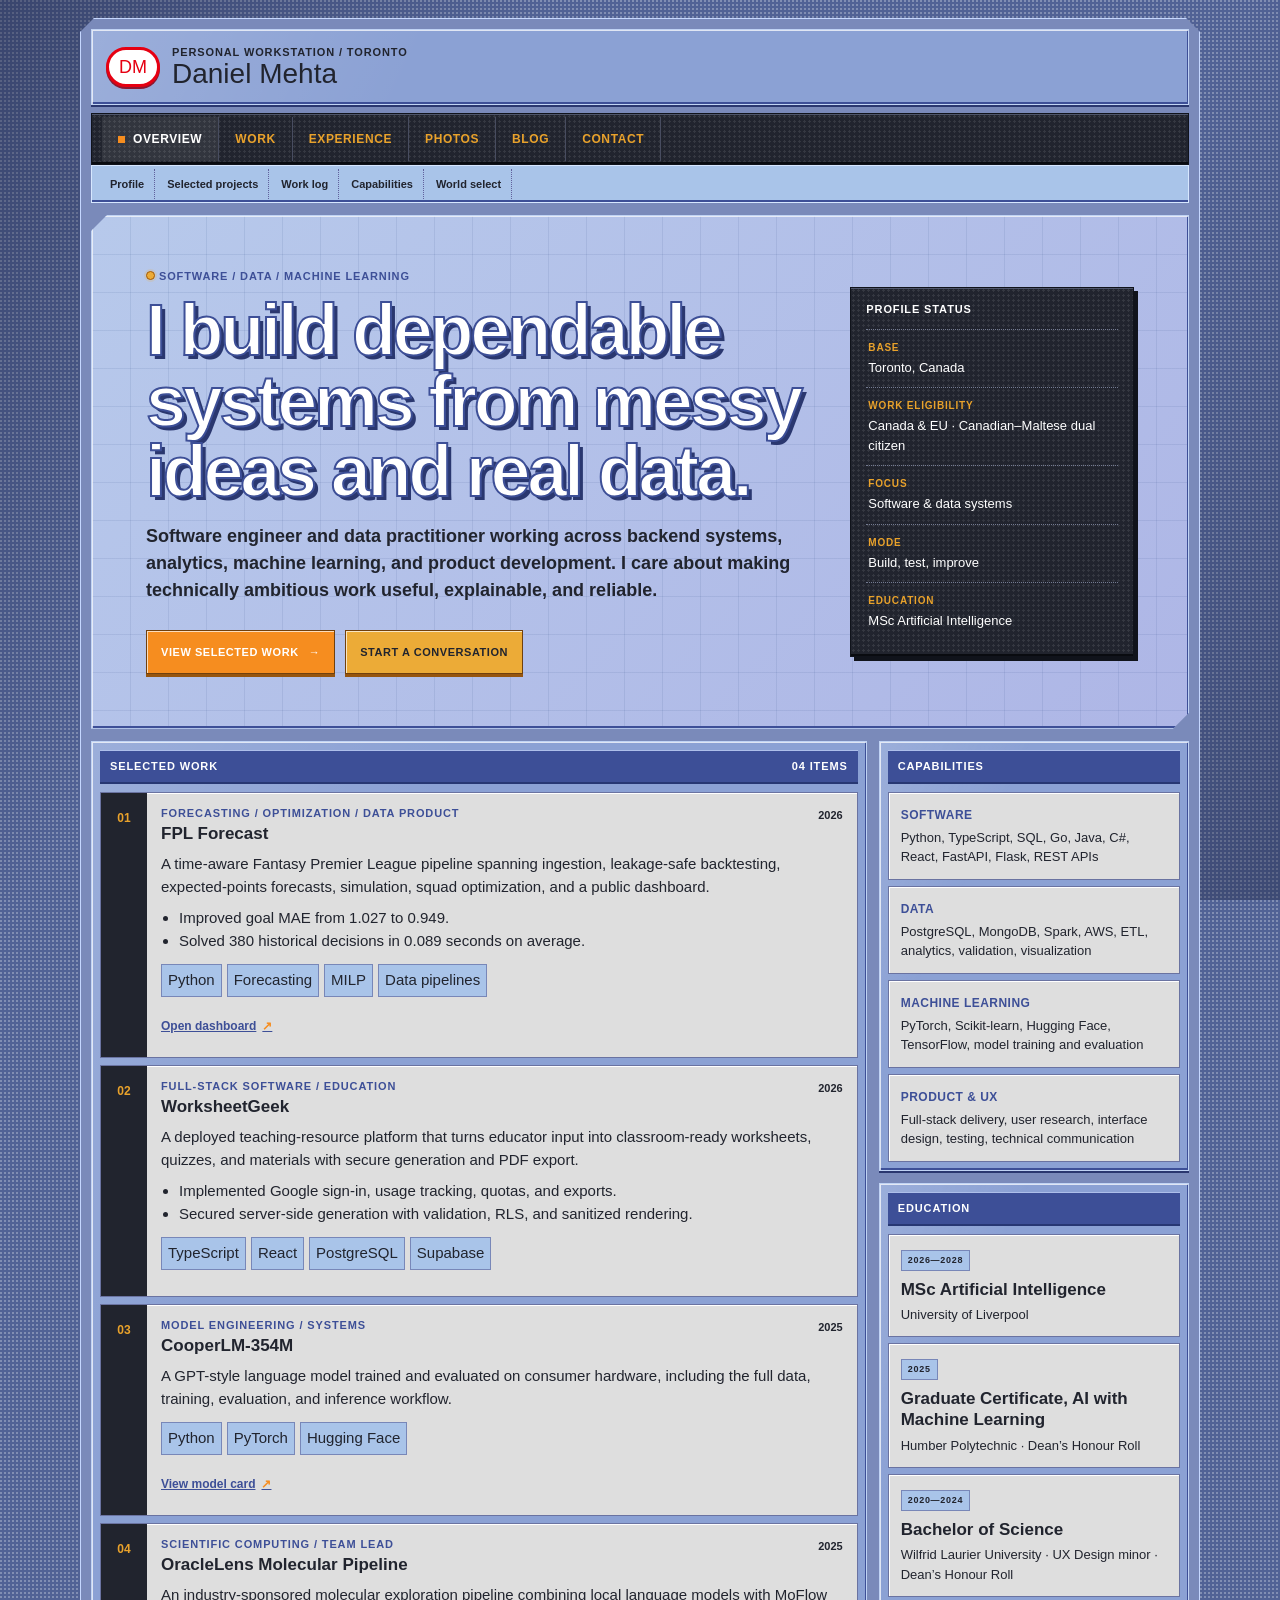
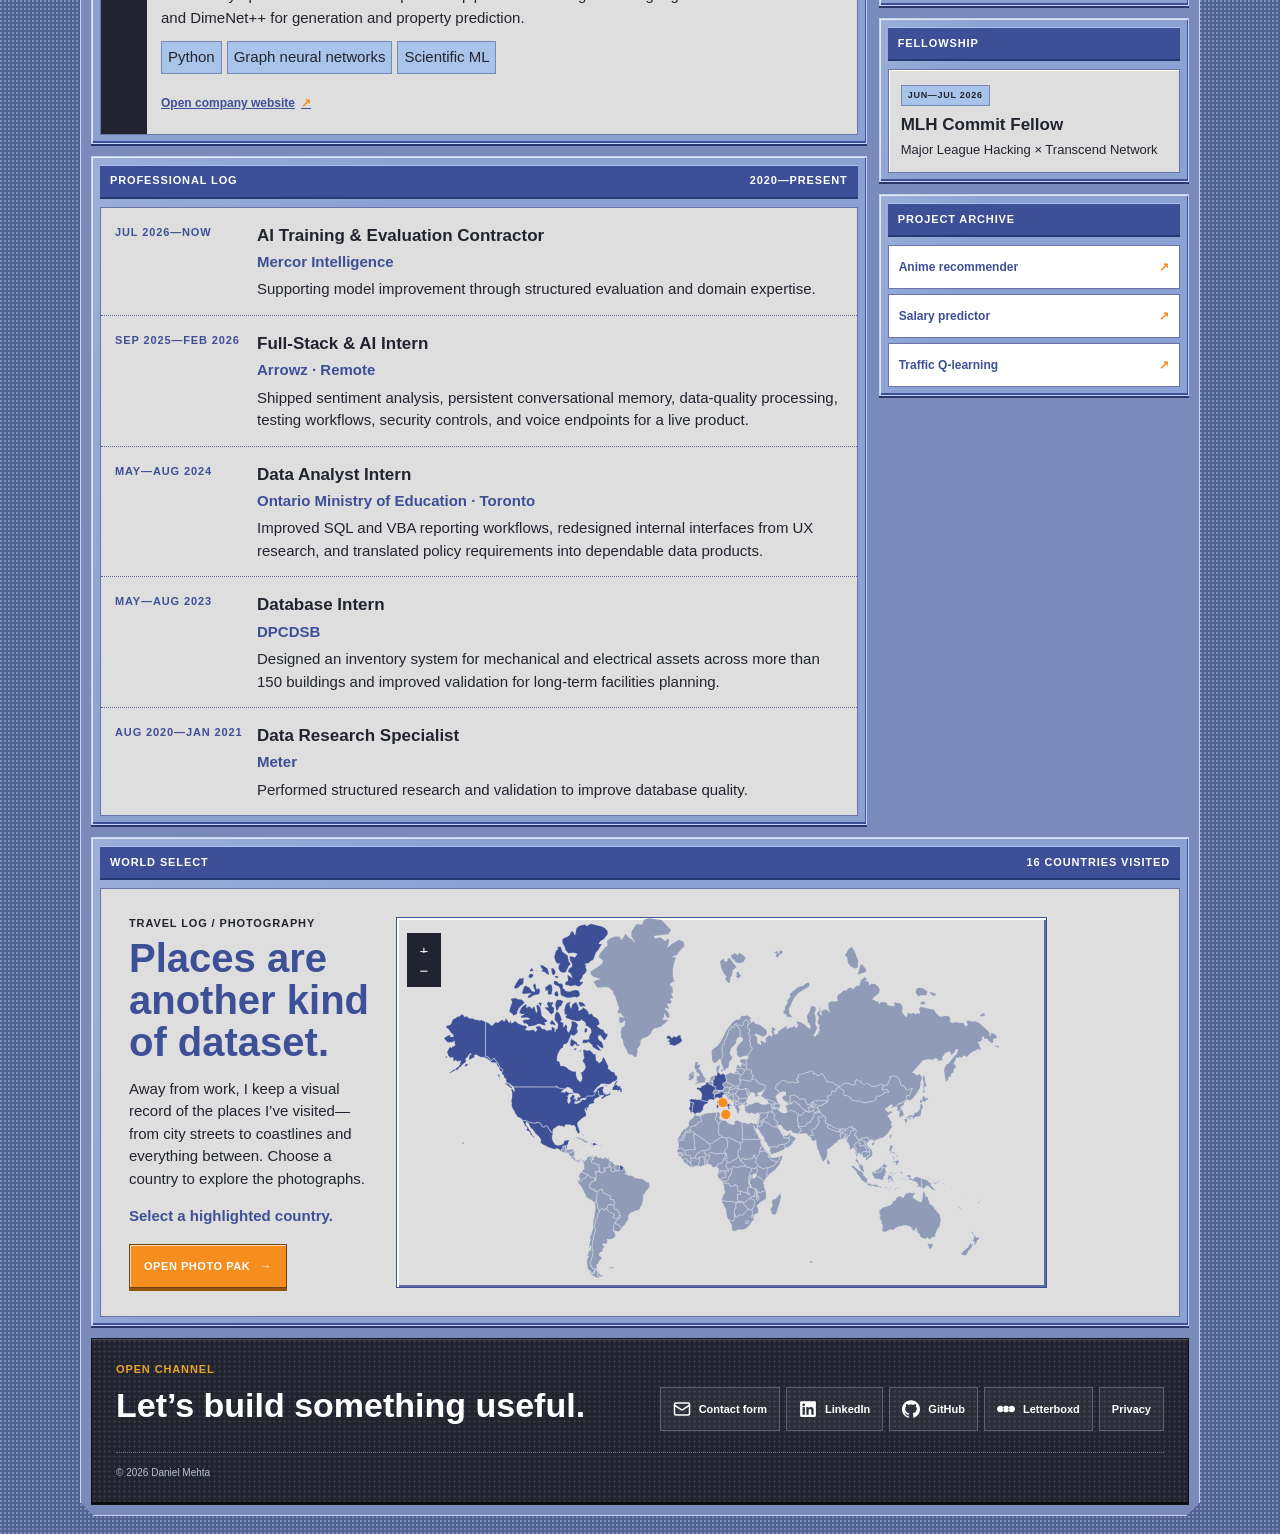
==== index.html @ 9fd28392 "Add privacy policy page" ====
<!doctype html>
<html lang="en">
  <head>
    <meta charset="utf-8">
    <meta name="viewport" content="width=device-width, initial-scale=1">
    <title>Daniel Mehta | Software, Data & AI</title>
    <meta name="description" content="Daniel Mehta builds reliable software, data products, and applied machine learning systems. Explore selected work, experience, and travel photography.">
    <link rel="canonical" href="https://danielmehta.com/">
    <meta property="og:title" content="Daniel Mehta | Software, Data & AI">
    <meta property="og:description" content="Reliable software, useful data products, and applied machine learning.">
    <meta property="og:type" content="website">
    <meta property="og:url" content="https://danielmehta.com/">
    <meta name="twitter:card" content="summary">
    <meta name="theme-color" content="#3d4f97">
    <link rel="icon" href="assets/favicon.png" type="image/png">
    <link rel="stylesheet" href="assets/vendor/jsvectormap.min.css">
    <link rel="stylesheet" href="assets/site.css">
    <script src="assets/vendor/jsvectormap.min.js" defer></script>
    <script src="assets/vendor/world-merc.js" defer></script>
    <script src="assets/photos.js" defer></script>
    <script src="assets/site.js" defer></script>
  </head>
  <body data-page="home">
    <a class="skip-link" href="#main">Skip to content</a>
    <div class="site-shell">
      <header class="masthead">
        <div class="identity plate">
          <a class="nameplate" href="index.html" aria-label="Daniel Mehta, home">DM</a>
          <div>
            <p class="micro-label">PERSONAL WORKSTATION / TORONTO</p>
            <p class="masthead-name">Daniel Mehta</p>
          </div>
        </div>

        <button class="menu-toggle" type="button" aria-expanded="false" aria-controls="primary-nav">
          <span>MENU</span><span aria-hidden="true">+</span>
        </button>
        <nav id="primary-nav" class="primary-nav carbon" aria-label="Primary navigation">
          <a class="active" href="index.html">Overview</a>
          <a href="#work">Work</a>
          <a href="#experience">Experience</a>
          <a href="photos.html">Photos</a>
          <a href="blog.html">Blog</a>
          <a href="#contact">Contact</a>
        </nav>
        <nav class="secondary-nav" aria-label="Page navigation">
          <a href="#profile">Profile</a>
          <a href="#work">Selected projects</a>
          <a href="#experience">Work log</a>
          <a href="#skills">Capabilities</a>
          <a href="#world">World select</a>
        </nav>
      </header>

      <main id="main">
        <section id="profile" class="hero plate chamfer">
          <div class="hero-copy">
            <p class="eyebrow"><span class="status-light"></span> SOFTWARE / DATA / MACHINE LEARNING</p>
            <h1>I build dependable systems from messy ideas and real data.</h1>
            <p class="hero-lede">Software engineer and data practitioner working across backend systems, analytics, machine learning, and product development. I care about making technically ambitious work useful, explainable, and reliable.</p>
            <div class="action-row">
              <a class="button signal" href="#work">View selected work <span aria-hidden="true">→</span></a>
              <a class="button utility" href="https://form.typeform.com/to/WrHOt7eb" target="_blank" rel="noopener">Start a conversation</a>
            </div>
          </div>
          <aside class="hero-console carbon" aria-label="Current profile summary">
            <p class="panel-title">PROFILE STATUS</p>
            <dl class="profile-readout">
              <div><dt>BASE</dt><dd>Toronto, Canada</dd></div>
              <div><dt>WORK ELIGIBILITY</dt><dd>Canada &amp; EU · Canadian–Maltese dual citizen</dd></div>
              <div><dt>FOCUS</dt><dd>Software & data systems</dd></div>
              <div><dt>MODE</dt><dd>Build, test, improve</dd></div>
              <div><dt>EDUCATION</dt><dd>MSc Artificial Intelligence</dd></div>
            </dl>
          </aside>
        </section>

        <div class="content-grid">
          <div class="content-main">
            <section id="work" class="module plate">
              <div class="section-bar"><span>SELECTED WORK</span><span>04 ITEMS</span></div>
              <div class="project-list">
                <article class="project-card">
                  <div class="project-index">01</div>
                  <div class="project-body">
                    <div class="project-heading">
                      <div>
                        <p class="project-type">FORECASTING / OPTIMIZATION / DATA PRODUCT</p>
                        <h2>FPL Forecast</h2>
                      </div>
                      <span class="project-year">2026</span>
                    </div>
                    <p>A time-aware Fantasy Premier League pipeline spanning ingestion, leakage-safe backtesting, expected-points forecasts, simulation, squad optimization, and a public dashboard.</p>
                    <ul class="outcomes">
                      <li>Improved goal MAE from 1.027 to 0.949.</li>
                      <li>Solved 380 historical decisions in 0.089 seconds on average.</li>
                    </ul>
                    <div class="tags"><span>Python</span><span>Forecasting</span><span>MILP</span><span>Data pipelines</span></div>
                    <a class="forward-link" href="https://daniel-mehta.github.io/fpl-forecast/" target="_blank" rel="noopener">Open dashboard <span aria-hidden="true">↗</span></a>
                  </div>
                </article>

                <article class="project-card">
                  <div class="project-index">02</div>
                  <div class="project-body">
                    <div class="project-heading">
                      <div>
                        <p class="project-type">FULL-STACK SOFTWARE / EDUCATION</p>
                        <h2>WorksheetGeek</h2>
                      </div>
                      <span class="project-year">2026</span>
                    </div>
                    <p>A deployed teaching-resource platform that turns educator input into classroom-ready worksheets, quizzes, and materials with secure generation and PDF export.</p>
                    <ul class="outcomes">
                      <li>Implemented Google sign-in, usage tracking, quotas, and exports.</li>
                      <li>Secured server-side generation with validation, RLS, and sanitized rendering.</li>
                    </ul>
                    <div class="tags"><span>TypeScript</span><span>React</span><span>PostgreSQL</span><span>Supabase</span></div>
                  </div>
                </article>

                <article class="project-card">
                  <div class="project-index">03</div>
                  <div class="project-body">
                    <div class="project-heading">
                      <div>
                        <p class="project-type">MODEL ENGINEERING / SYSTEMS</p>
                        <h2>CooperLM-354M</h2>
                      </div>
                      <span class="project-year">2025</span>
                    </div>
                    <p>A GPT-style language model trained and evaluated on consumer hardware, including the full data, training, evaluation, and inference workflow.</p>
                    <div class="tags"><span>Python</span><span>PyTorch</span><span>Hugging Face</span></div>
                    <a class="forward-link" href="https://huggingface.co/mehta/CooperLM-354M" target="_blank" rel="noopener">View model card <span aria-hidden="true">↗</span></a>
                  </div>
                </article>

                <article class="project-card">
                  <div class="project-index">04</div>
                  <div class="project-body">
                    <div class="project-heading">
                      <div>
                        <p class="project-type">SCIENTIFIC COMPUTING / TEAM LEAD</p>
                        <h2>OracleLens Molecular Pipeline</h2>
                      </div>
                      <span class="project-year">2025</span>
                    </div>
                    <p>An industry-sponsored molecular exploration pipeline combining local language models with MoFlow and DimeNet++ for generation and property prediction.</p>
                    <div class="tags"><span>Python</span><span>Graph neural networks</span><span>Scientific ML</span></div>
                    <a class="forward-link" href="https://oraclelens.com/home" target="_blank" rel="noopener">Open company website <span aria-hidden="true">↗</span></a>
                  </div>
                </article>
              </div>
            </section>

            <section id="experience" class="module plate">
              <div class="section-bar"><span>PROFESSIONAL LOG</span><span>2020—PRESENT</span></div>
              <div class="timeline">
                <article>
                  <div class="timeline-date">JUL 2026—NOW</div>
                  <div><h2>AI Training & Evaluation Contractor</h2><p class="org">Mercor Intelligence</p><p>Supporting model improvement through structured evaluation and domain expertise.</p></div>
                </article>
                <article>
                  <div class="timeline-date">SEP 2025—FEB 2026</div>
                  <div><h2>Full-Stack & AI Intern</h2><p class="org">Arrowz · Remote</p><p>Shipped sentiment analysis, persistent conversational memory, data-quality processing, testing workflows, security controls, and voice endpoints for a live product.</p></div>
                </article>
                <article>
                  <div class="timeline-date">MAY—AUG 2024</div>
                  <div><h2>Data Analyst Intern</h2><p class="org">Ontario Ministry of Education · Toronto</p><p>Improved SQL and VBA reporting workflows, redesigned internal interfaces from UX research, and translated policy requirements into dependable data products.</p></div>
                </article>
                <article>
                  <div class="timeline-date">MAY—AUG 2023</div>
                  <div><h2>Database Intern</h2><p class="org">DPCDSB</p><p>Designed an inventory system for mechanical and electrical assets across more than 150 buildings and improved validation for long-term facilities planning.</p></div>
                </article>
                <article class="timeline-compact">
                  <div class="timeline-date">AUG 2020—JAN 2021</div>
                  <div><h2>Data Research Specialist</h2><p class="org">Meter</p><p>Performed structured research and validation to improve database quality.</p></div>
                </article>
              </div>
            </section>
          </div>

          <aside class="content-rail">
            <section id="skills" class="rail-module plate">
              <div class="section-bar"><span>CAPABILITIES</span></div>
              <div class="skill-bank">
                <div><h2>Software</h2><p>Python, TypeScript, SQL, Go, Java, C#, React, FastAPI, Flask, REST APIs</p></div>
                <div><h2>Data</h2><p>PostgreSQL, MongoDB, Spark, AWS, ETL, analytics, validation, visualization</p></div>
                <div><h2>Machine Learning</h2><p>PyTorch, Scikit-learn, Hugging Face, TensorFlow, model training and evaluation</p></div>
                <div><h2>Product & UX</h2><p>Full-stack delivery, user research, interface design, testing, technical communication</p></div>
              </div>
            </section>

            <section class="rail-module plate">
              <div class="section-bar"><span>EDUCATION</span></div>
              <div class="education-list">
                <article><span class="date-chip">2026—2028</span><h2>MSc Artificial Intelligence</h2><p>University of Liverpool</p></article>
                <article><span class="date-chip">2025</span><h2>Graduate Certificate, AI with Machine Learning</h2><p>Humber Polytechnic · Dean’s Honour Roll</p></article>
                <article><span class="date-chip">2020—2024</span><h2>Bachelor of Science</h2><p>Wilfrid Laurier University · UX Design minor · Dean’s Honour Roll</p></article>
              </div>
            </section>

            <section class="rail-module plate">
              <div class="section-bar"><span>FELLOWSHIP</span></div>
              <div class="small-panel">
                <span class="date-chip">JUN—JUL 2026</span>
                <h2>MLH Commit Fellow</h2>
                <p>Major League Hacking × Transcend Network</p>
              </div>
            </section>

            <section class="rail-module plate archive">
              <div class="section-bar"><span>PROJECT ARCHIVE</span></div>
              <a href="https://github.com/daniel-mehta/Context-Aware-Anime-Recommender" target="_blank" rel="noopener"><span>Anime recommender</span><span>↗</span></a>
              <a href="https://github.com/daniel-mehta/Salary-Predictor" target="_blank" rel="noopener"><span>Salary predictor</span><span>↗</span></a>
              <a href="https://github.com/daniel-mehta/Traffic-Management-Q-Learning" target="_blank" rel="noopener"><span>Traffic Q-learning</span><span>↗</span></a>
            </section>
          </aside>
        </div>

        <section id="world" class="world-preview module plate">
          <div class="section-bar"><span>WORLD SELECT</span><span>16 COUNTRIES VISITED</span></div>
          <div class="world-layout">
            <div>
              <p class="eyebrow">TRAVEL LOG / PHOTOGRAPHY</p>
              <h2>Places are another kind of dataset.</h2>
              <p>Away from work, I keep a visual record of the places I’ve visited—from city streets to coastlines and everything between. Choose a country to explore the photographs.</p>
              <p id="home-map-status" class="map-status" aria-live="polite">Select a highlighted country.</p>
              <a class="button signal" href="photos.html">Open Photo Pak <span aria-hidden="true">→</span></a>
            </div>
            <div id="home-map" class="map-canvas" aria-label="Interactive map of countries Daniel has visited"></div>
          </div>
        </section>
      </main>

      <footer id="contact" class="footer carbon">
        <div>
          <p class="micro-label">OPEN CHANNEL</p>
          <h2>Let’s build something useful.</h2>
        </div>
        <div class="social-links">
          <a href="https://form.typeform.com/to/WrHOt7eb" target="_blank" rel="noopener"><img src="assets/icons/mail.svg" alt="">Contact form</a>
          <a href="https://linkedin.com/in/dan-mehta" target="_blank" rel="noopener"><img src="assets/icons/linkedin.svg" alt="">LinkedIn</a>
          <a href="https://github.com/daniel-mehta" target="_blank" rel="noopener"><img src="assets/icons/github.svg" alt="">GitHub</a>
          <a href="https://letterboxd.com/danielmehta/" target="_blank" rel="noopener"><img src="assets/icons/letterboxd.svg" alt="">Letterboxd</a>
          <a href="privacy.html">Privacy</a>
        </div>
        <p class="footer-note">© <span data-current-year>2026</span> Daniel Mehta</p>
      </footer>
    </div>
  </body>
</html>
---- assets/vendor/jsvectormap.min.css ----
:root{--jvm-border-color: #E5E6E7;--jvm-box-shadow: 0 1px 2px 0 rgba(0, 0, 0, 0.05);--jvm-tooltip-font-size: 0.9rem;--jvm-tooltip-bg-color: #337FFA;--jvm-tooltip-color: #FFF;--jvm-tooltip-padding: 3px 5px;--jvm-tooltip-shadow: var(--jvm-box-shadow);--jvm-tooltip-radius: 3px;--jvm-zoom-btn-bg-color: #292929;--jvm-zoom-btn-color: #FFF;--jvm-zoom-btn-size: 15px;--jvm-zoom-btn-radius: 3px;--jvm-series-container-right: 15px;--jvm-legend-bg-color: #FFF;--jvm-legend-radius: 0.15rem;--jvm-legend-margin-left: 0.75rem;--jvm-legend-padding: 0.6rem;--jvm-legend-title-padding-bottom: 0.5rem;--jvm-legend-title-margin-bottom: 0.575rem;--jvm-legend-tick-margin-top: 0.575rem;--jvm-legend-tick-sample-radius: 0;--jvm-legend-tick-sample-height: 12px;--jvm-legend-tick-sample-width: 30px;--jvm-legend-tick-text-font-size: 12px;--jvm-legend-tick-text-margin-top: 3px}image,text,.jvm-zoom-btn{-webkit-user-select:none;-moz-user-select:none;-ms-user-select:none;user-select:none}.jvm-container{position:relative;height:100%;width:100%}.jvm-tooltip{border-radius:var(--jvm-tooltip-radius);background-color:var(--jvm-tooltip-bg-color);color:var(--jvm-tooltip-color);font-size:var(--jvm-tooltip-font-size);box-shadow:var(--jvm-tooltip-shadow);padding:var(--jvm-tooltip-padding);white-space:nowrap;position:absolute;display:none}.jvm-tooltip.active{display:block}.jvm-zoom-btn{background-color:var(--jvm-zoom-btn-bg-color);color:var(--jvm-zoom-btn-color);border-radius:var(--jvm-zoom-btn-radius);height:var(--jvm-zoom-btn-size);width:var(--jvm-zoom-btn-size);box-sizing:border-box;position:absolute;left:10px;line-height:var(--jvm-zoom-btn-size);text-align:center;cursor:pointer}.jvm-zoom-btn.jvm-zoomin{top:var(--jvm-zoom-btn-size)}.jvm-zoom-btn.jvm-zoomout{top:calc(var(--jvm-zoom-btn-size)*2 + var(--jvm-zoom-btn-size)/3)}.jvm-series-container{position:absolute;right:var(--jvm-series-container-right)}.jvm-series-container.jvm-series-h{bottom:15px}.jvm-series-container.jvm-series-v{display:-ms-flexbox;display:flex;-ms-flex-direction:column;flex-direction:column;gap:.75rem;top:15px}.jvm-legend{background-color:var(--jvm-legend-bg-color);border:1px solid var(--jvm-border-color);margin-left:var(--jvm-legend-margin-left);border-radius:var(--jvm-legend-radius);padding:var(--jvm-legend-padding);box-shadow:var(--jvm-box-shadow)}.jvm-legend-title{line-height:1;border-bottom:1px solid var(--jvm-border-color);padding-bottom:var(--jvm-legend-title-padding-bottom);margin-bottom:var(--jvm-legend-title-margin-bottom);text-align:left}.jvm-legend-tick{display:-ms-flexbox;display:flex;-ms-flex-align:center;align-items:center;min-width:40px}.jvm-legend-tick:not(:first-child){margin-top:var(--jvm-legend-tick-margin-top)}.jvm-legend-tick-sample{border-radius:var(--jvm-legend-tick-sample-radius);margin-right:.45rem;height:var(--jvm-legend-tick-sample-height);width:var(--jvm-legend-tick-sample-width)}.jvm-legend-tick-text{font-size:var(--jvm-legend-tick-text-font-size);text-align:center;line-height:1}.jvm-line[animation=true]{-webkit-animation:jvm-line-animation 10s linear forwards infinite;animation:jvm-line-animation 10s linear forwards infinite}@-webkit-keyframes jvm-line-animation{from{stroke-dashoffset:250}}@keyframes jvm-line-animation{from{stroke-dashoffset:250}}
---- assets/site.css ----
:root {
  --red: #e60012;
  --signal: #f68d1f;
  --amber: #ecab37;
  --nav-gold: #e9a22b;
  --canvas: #7a8aba;
  --canvas-soft: #a9c4e9;
  --lavender: #aeb6e6;
  --periwinkle: #8ba1d4;
  --chrome: #3d4f97;
  --muted-indigo: #60619c;
  --platinum: #dedede;
  --white: #fff;
  --carbon: #21242e;
  --ink: #21242e;
  --ink-soft: #3d4f97;
  --max: 1120px;
  --bevel: inset 1px 1px 0 rgba(255, 255, 255, .72), inset -1px -2px 0 #3d4f97, 0 2px 0 #2a376f;
}

* { box-sizing: border-box; }
html { scroll-behavior: smooth; }
body {
  margin: 0;
  color: var(--ink);
  background:
    radial-gradient(circle at 1px 1px, rgba(255,255,255,.28) 1px, transparent 1px) 0 0 / 4px 4px,
    #516295;
  font-family: Arial, Helvetica, sans-serif;
  font-size: 15px;
  line-height: 1.5;
}
body::before {
  content: "";
  position: fixed;
  inset: 0;
  z-index: -1;
  background: linear-gradient(120deg, rgba(30,35,62,.45), transparent 30%, transparent 70%, rgba(30,35,62,.38));
}
a { color: inherit; }
img { max-width: 100%; }
button, a { -webkit-tap-highlight-color: transparent; }
button, input { font: inherit; }
:focus-visible { outline: 3px solid var(--signal); outline-offset: 3px; }
.skip-link {
  position: fixed;
  top: 8px;
  left: 8px;
  z-index: 100;
  padding: 10px 14px;
  color: white;
  background: var(--carbon);
  transform: translateY(-160%);
}
.skip-link:focus { transform: none; }
.site-shell {
  width: min(calc(100% - 24px), var(--max));
  margin: 18px auto;
  padding: 10px;
  background: var(--canvas);
  border: 1px solid #c5d7ff;
  box-shadow: 0 0 0 3px var(--chrome), 0 12px 30px rgba(14,18,37,.42);
  clip-path: polygon(14px 0, calc(100% - 14px) 0, 100% 14px, 100% calc(100% - 14px), calc(100% - 14px) 100%, 14px 100%, 0 calc(100% - 14px), 0 14px);
}
.plate {
  background:
    linear-gradient(115deg, rgba(255,255,255,.14), transparent 30%),
    var(--periwinkle);
  border: 1px solid #c0d3f4;
  box-shadow: var(--bevel);
}
.chamfer {
  clip-path: polygon(16px 0, 100% 0, 100% calc(100% - 16px), calc(100% - 16px) 100%, 0 100%, 0 16px);
}
.carbon {
  color: white;
  background-color: var(--carbon);
  background-image: radial-gradient(circle, rgba(255,255,255,.09) 1px, transparent 1.2px);
  background-size: 5px 5px;
  border: 1px solid #10131b;
  box-shadow: inset 0 1px 0 #4f566b, inset 0 -2px 0 #090b10;
}
.micro-label,
.eyebrow,
.panel-title,
.project-type,
.timeline-date,
.section-bar,
.date-chip {
  margin: 0;
  font-size: 11px;
  font-weight: 700;
  line-height: 1.2;
  letter-spacing: .08em;
  text-transform: uppercase;
}
.masthead { position: relative; }
.identity {
  min-height: 76px;
  padding: 10px 14px;
  display: flex;
  align-items: center;
  gap: 12px;
}
.nameplate {
  width: 54px;
  height: 40px;
  display: grid;
  place-items: center;
  flex: none;
  border: 3px solid var(--red);
  border-radius: 999px;
  background: white;
  color: var(--red);
  font-family: "Arial Black", Arial, sans-serif;
  font-size: 18px;
  text-decoration: none;
  box-shadow: 0 2px 0 #8c1730;
}
.masthead-name {
  margin: 1px 0 0;
  font-family: "Arial Black", Arial, sans-serif;
  font-size: clamp(20px, 3vw, 28px);
  line-height: 1;
}
.system-status {
  margin-left: auto;
  padding: 8px 10px;
  display: flex;
  gap: 7px;
  align-items: center;
  font-size: 10px;
  font-weight: 700;
  letter-spacing: .08em;
  background: rgba(255,255,255,.32);
  border: 1px solid var(--chrome);
}
.status-light {
  width: 9px;
  height: 9px;
  display: inline-block;
  flex: none;
  border-radius: 50%;
  background: var(--amber);
  border: 1px solid #a45800;
  box-shadow: 0 0 0 2px rgba(236,171,55,.18);
}
.primary-nav {
  min-height: 48px;
  margin-top: 8px;
  padding: 3px 10px;
  display: flex;
  align-items: stretch;
}
.primary-nav a {
  min-height: 44px;
  padding: 0 16px;
  display: flex;
  align-items: center;
  color: var(--nav-gold);
  font-size: 12px;
  font-weight: 700;
  letter-spacing: .05em;
  text-decoration: none;
  text-transform: uppercase;
  border-right: 1px solid #484d60;
}
.primary-nav a:hover,
.primary-nav a.active { color: white; background: rgba(255,255,255,.08); }
.primary-nav a.active::before { content: ""; width: 7px; height: 7px; margin-right: 8px; background: var(--signal); }
.secondary-nav {
  min-height: 36px;
  padding: 3px 8px;
  display: flex;
  align-items: center;
  gap: 2px;
  background: var(--canvas-soft);
  border: 1px solid #d7e7ff;
  box-shadow: inset 0 -2px 0 var(--chrome);
}
.secondary-nav a {
  min-height: 30px;
  padding: 6px 10px;
  display: flex;
  align-items: center;
  color: var(--ink);
  font-size: 11px;
  font-weight: 700;
  text-decoration: none;
  border-right: 1px dotted var(--muted-indigo);
}
.secondary-nav a:hover { background: rgba(255,255,255,.35); }
.menu-toggle { display: none; }
main { display: grid; gap: 12px; margin-top: 12px; }
.hero {
  min-height: 410px;
  padding: clamp(24px, 5vw, 54px);
  display: grid;
  grid-template-columns: minmax(0, 1.55fr) minmax(260px, .65fr);
  align-items: center;
  gap: 28px;
  background:
    linear-gradient(90deg, rgba(40,69,130,.1) 1px, transparent 1px) 0 0 / 38px 38px,
    linear-gradient(rgba(40,69,130,.1) 1px, transparent 1px) 0 0 / 38px 38px,
    linear-gradient(135deg, #b7c9eb, var(--lavender));
}
.hero .eyebrow, .photo-hero .eyebrow { color: var(--chrome); }
.hero h1 {
  max-width: 760px;
  margin: 12px 0 16px;
  color: white;
  font-family: "Arial Black", Arial, sans-serif;
  font-size: clamp(38px, 6.2vw, 72px);
  line-height: .98;
  letter-spacing: -.045em;
  -webkit-text-stroke: 2px var(--chrome);
  text-shadow: 4px 4px 0 #2a376f;
}
.hero-lede { max-width: 670px; margin: 0; font-size: clamp(15px, 2vw, 18px); font-weight: 700; }
.action-row { margin-top: 26px; display: flex; flex-wrap: wrap; gap: 10px; }
.button {
  min-height: 44px;
  padding: 10px 14px;
  display: inline-flex;
  align-items: center;
  justify-content: center;
  gap: 10px;
  border: 1px solid #70400d;
  color: var(--ink);
  font-size: 11px;
  font-weight: 700;
  letter-spacing: .05em;
  text-decoration: none;
  text-transform: uppercase;
  box-shadow: inset 1px 1px 0 rgba(255,255,255,.7), 0 3px 0 #96550e;
  cursor: pointer;
}
.button:active { transform: translateY(2px); box-shadow: inset 1px 1px 0 rgba(0,0,0,.2), 0 1px 0 #96550e; }
.signal { color: white; background: var(--signal); }
.utility { background: var(--amber); }
.hero-console {
  padding: 15px;
  box-shadow: inset 0 1px 0 #4f566b, inset 0 -2px 0 #090b10, 4px 4px 0 #10131b;
}
.profile-readout { margin: 12px 0 0; }
.profile-readout div { padding: 10px 2px; border-top: 1px dotted #747b91; }
.profile-readout dt { color: var(--nav-gold); font-size: 10px; font-weight: 700; letter-spacing: .08em; }
.profile-readout dd { margin: 3px 0 0; font-size: 13px; }
.content-grid { display: grid; grid-template-columns: minmax(0, 2fr) minmax(280px, .8fr); gap: 12px; align-items: start; }
.content-main, .content-rail { display: grid; gap: 12px; }
.module, .rail-module { padding: 8px; }
.section-bar {
  min-height: 34px;
  margin-bottom: 8px;
  padding: 8px 10px;
  display: flex;
  align-items: center;
  justify-content: space-between;
  gap: 12px;
  color: white;
  background: var(--chrome);
  border-top: 1px solid #aebfea;
  border-bottom: 2px solid #273773;
}
.project-list { display: grid; gap: 7px; }
.project-card {
  display: grid;
  grid-template-columns: 46px 1fr;
  background: var(--platinum);
  border: 1px solid #6a73a1;
  box-shadow: inset 1px 1px 0 white;
}
.project-index {
  padding: 16px 8px;
  display: flex;
  justify-content: center;
  color: var(--nav-gold);
  background: var(--carbon);
  font-size: 12px;
  font-weight: 700;
}
.project-body { padding: 14px; }
.project-heading { display: flex; justify-content: space-between; gap: 12px; }
.project-heading h2, .timeline h2, .skill-bank h2, .education-list h2, .small-panel h2 {
  margin: 3px 0 0;
  font-size: 17px;
  line-height: 1.25;
}
.project-type { color: var(--chrome); }
.project-year { font-size: 11px; font-weight: 700; }
.project-body > p { margin: 9px 0; }
.outcomes { margin: 9px 0; padding-left: 18px; }
.tags { display: flex; flex-wrap: wrap; gap: 5px; margin: 12px 0; }
.tags span, .date-chip {
  padding: 4px 6px;
  color: var(--ink);
  background: var(--canvas-soft);
  border: 1px solid #7887b8;
}
.forward-link { min-height: 34px; display: inline-flex; align-items: center; gap: 6px; color: var(--chrome); font-size: 12px; font-weight: 700; }
.forward-link span { color: var(--signal); }
.timeline { background: var(--platinum); border: 1px solid #6a73a1; }
.timeline article { padding: 14px; display: grid; grid-template-columns: 128px 1fr; gap: 14px; border-bottom: 1px dotted var(--muted-indigo); }
.timeline article:last-child { border-bottom: 0; }
.timeline-date { padding-top: 4px; color: var(--chrome); }
.timeline p { margin: 5px 0 0; }
.timeline .org { color: var(--chrome); font-weight: 700; }
.skill-bank, .education-list { display: grid; gap: 6px; }
.skill-bank > div, .education-list article, .small-panel {
  padding: 12px;
  background: var(--platinum);
  border: 1px solid #6a73a1;
  box-shadow: inset 1px 1px 0 white;
}
.skill-bank h2 { color: var(--chrome); text-transform: uppercase; font-size: 12px; letter-spacing: .04em; }
.skill-bank p, .education-list p, .small-panel p { margin: 5px 0 0; font-size: 13px; }
.date-chip { display: inline-block; margin-bottom: 5px; font-size: 9px; }
.archive { display: grid; gap: 5px; }
.archive .section-bar { margin-bottom: 3px; }
.archive a { min-height: 44px; padding: 8px 10px; display: flex; align-items: center; justify-content: space-between; background: white; color: var(--chrome); font-size: 12px; font-weight: 700; text-decoration: none; border: 1px solid #6a73a1; }
.archive a span:last-child { color: var(--signal); }
.world-layout { padding: clamp(12px, 3vw, 28px); display: grid; grid-template-columns: .7fr 1.3fr; align-items: center; gap: 24px; background: var(--platinum); border: 1px solid #6a73a1; }
.world-layout h2 { margin: 6px 0 8px; font-family: "Arial Black", Arial, sans-serif; font-size: clamp(25px, 4vw, 40px); line-height: 1.05; color: var(--chrome); }
.world-layout p { max-width: 430px; }
.map-status { min-height: 24px; color: var(--chrome); font-weight: 700; }
.map-canvas { width: 100%; min-height: 360px; background: #c4d4eb; border: 1px solid var(--chrome); box-shadow: inset 2px 2px 0 #fff, inset -2px -2px 0 #596b9f; }
.map-canvas.large { min-height: 480px; }
.jvm-tooltip { background: var(--carbon); border: 1px solid var(--amber); border-radius: 0; font-family: Arial, sans-serif; font-size: 11px; }
.jvm-zoom-btn { width: 34px; height: 34px; padding: 6px; display: grid; place-items: center; border-radius: 0; background: var(--carbon); color: white; line-height: 1; }
.footer { margin-top: 12px; padding: 24px; display: grid; grid-template-columns: 1fr auto; gap: 16px 24px; align-items: end; }
.footer h2 { margin: 4px 0 0; font-family: "Arial Black", Arial, sans-serif; font-size: clamp(22px, 3.5vw, 34px); }
.footer .micro-label { color: var(--nav-gold); }
.social-links { display: flex; flex-wrap: wrap; gap: 6px; justify-content: flex-end; }
.social-links a { min-height: 44px; padding: 8px 12px; display: flex; align-items: center; gap: 8px; color: white; font-size: 11px; font-weight: 700; text-decoration: none; border: 1px solid #5b6072; background: rgba(255,255,255,.05); }
.social-links img { width: 18px; height: 18px; filter: invert(1); }
.text-icon { color: var(--signal); font-size: 18px; }
.footer-note { grid-column: 1 / -1; margin: 5px 0 0; padding-top: 12px; color: #b9bfd0; font-size: 10px; border-top: 1px dotted #6c7283; }

.photo-hero {
  min-height: 330px;
  padding: clamp(28px, 6vw, 64px);
  background:
    linear-gradient(90deg, rgba(61,79,151,.14) 1px, transparent 1px) 0 0 / 26px 26px,
    linear-gradient(rgba(61,79,151,.14) 1px, transparent 1px) 0 0 / 26px 26px,
    var(--canvas-soft);
}
.photo-hero h1 { margin: 8px 0; color: white; font-family: "Arial Black", Arial, sans-serif; font-size: clamp(56px, 11vw, 112px); line-height: .9; -webkit-text-stroke: 2px var(--chrome); text-shadow: 5px 5px 0 #2a376f; }
.photo-hero > p:not(.eyebrow) { max-width: 650px; font-size: 17px; font-weight: 700; }
.photo-stats { margin-top: 26px; display: flex; flex-wrap: wrap; gap: 7px; }
.photo-stats span { padding: 8px 12px; background: rgba(255,255,255,.55); border: 1px solid var(--chrome); font-size: 11px; font-weight: 700; text-transform: uppercase; }
.photo-stats strong { color: var(--chrome); font-size: 17px; margin-right: 4px; }
.photo-map-layout { display: grid; grid-template-columns: 1fr 220px; gap: 8px; }
.selection-panel { padding: 16px; }
.selection-name { margin: 18px 0 5px; color: var(--nav-gold); font-family: "Arial Black", Arial, sans-serif; font-size: 26px; line-height: 1.05; }
.selection-panel .button { width: 100%; margin-top: 18px; }
.filter-row { padding: 8px; display: flex; gap: 6px; overflow-x: auto; background: var(--canvas-soft); border: 1px solid #6a73a1; }
.filter-chip { min-height: 44px; padding: 7px 11px; flex: none; color: var(--ink); background: white; border: 1px solid var(--chrome); font-size: 11px; font-weight: 700; cursor: pointer; }
.filter-chip.active { color: white; background: var(--carbon); box-shadow: inset 4px 0 0 var(--signal); }
.filter-chip span { margin-left: 4px; opacity: .72; }
.photo-grid { display: grid; grid-template-columns: repeat(3, 1fr); gap: 8px; margin-top: 8px; }
.photo-card { margin: 0; background: var(--platinum); border: 1px solid var(--chrome); }
.photo-card img { width: 100%; aspect-ratio: 4 / 3; display: block; object-fit: cover; background: var(--canvas-soft); }
.photo-card figcaption { padding: 10px; }
.photo-card h2 { margin: 0; font-size: 14px; }
.photo-card p { margin: 4px 0 0; font-size: 12px; }
.photo-error { aspect-ratio: 4 / 3; padding: 20px; display: grid; place-items: center; text-align: center; background: var(--canvas-soft); color: var(--chrome); font-size: 11px; font-weight: 700; }
.empty-state { padding: clamp(28px, 6vw, 60px); text-align: center; background: var(--platinum); border: 1px solid #6a73a1; }
.empty-state h2 { margin: 8px 0; font-family: "Arial Black", Arial, sans-serif; color: var(--chrome); font-size: clamp(26px, 4vw, 42px); }
.empty-state > p { max-width: 550px; margin-left: auto; margin-right: auto; }
.empty-slots { max-width: 440px; margin: 0 auto 22px; display: grid; grid-template-columns: repeat(3, 1fr); gap: 7px; }
.empty-slots span { aspect-ratio: 4 / 3; background: linear-gradient(135deg, #a8b9db, #d5dfef); border: 1px solid var(--chrome); box-shadow: inset 1px 1px 0 white; }
.empty-slots span:nth-child(2) { transform: translateY(-8px); }
.index-intro { margin: 10px; }
.country-grid { display: grid; grid-template-columns: repeat(4, 1fr); gap: 6px; }
.country-button { min-height: 46px; padding: 8px 10px; display: flex; align-items: center; justify-content: space-between; gap: 8px; text-align: left; background: var(--platinum); border: 1px solid #6a73a1; color: var(--ink); font-size: 11px; font-weight: 700; cursor: pointer; }
.country-button:hover, .country-button.active { color: white; background: var(--chrome); }
.country-button.is-empty { opacity: .4; }
.country-button.is-empty:hover { opacity: .72; }
.country-button.is-empty.active { opacity: 1; }
.country-button span { color: var(--chrome); padding: 2px 5px; background: var(--canvas-soft); border: 1px solid #6a73a1; }
.country-button.active span { color: var(--ink); }

.blog-hero {
  min-height: 300px;
  padding: clamp(28px, 6vw, 64px);
  background:
    linear-gradient(90deg, rgba(61,79,151,.14) 1px, transparent 1px) 0 0 / 26px 26px,
    linear-gradient(rgba(61,79,151,.14) 1px, transparent 1px) 0 0 / 26px 26px,
    var(--canvas-soft);
}
.blog-hero .eyebrow { color: var(--chrome); }
.blog-hero h1 { margin: 8px 0; color: white; font-family: "Arial Black", Arial, sans-serif; font-size: clamp(52px, 10vw, 100px); line-height: .9; -webkit-text-stroke: 2px var(--chrome); text-shadow: 5px 5px 0 #2a376f; }
.blog-hero > p:not(.eyebrow) { max-width: 660px; font-size: 17px; font-weight: 700; }
.blog-toolbar { padding: 8px; display: flex; align-items: center; justify-content: space-between; gap: 12px; background: var(--canvas-soft); border: 1px solid #6a73a1; }
.blog-toolbar label { font-size: 11px; font-weight: 700; letter-spacing: .05em; text-transform: uppercase; }
.blog-toolbar select { min-height: 36px; padding: 6px 28px 6px 9px; color: var(--ink); background: white; border: 1px solid var(--chrome); border-radius: 0; font-size: 11px; font-weight: 700; cursor: pointer; }
.blog-grid { display: grid; grid-template-columns: repeat(3, minmax(0, 1fr)); gap: 8px; margin-top: 8px; }
.blog-card { min-height: 250px; padding: 0; display: flex; flex-direction: column; text-align: left; color: var(--ink); background: var(--platinum); border: 1px solid #6a73a1; box-shadow: inset 1px 1px 0 white; cursor: pointer; }
.blog-card:hover { border-color: var(--chrome); box-shadow: inset 4px 0 0 var(--signal), inset 1px 1px 0 white; }
.blog-card-top { min-height: 38px; padding: 10px; display: flex; align-items: center; justify-content: space-between; gap: 8px; color: white; background: var(--chrome); font-size: 10px; font-weight: 700; letter-spacing: .08em; text-transform: uppercase; }
.blog-card-index { color: var(--nav-gold); }
.blog-card-body { padding: 16px 14px 12px; display: flex; flex: 1; flex-direction: column; }
.blog-card h2 { margin: 0; color: var(--chrome); font-family: "Arial Black", Arial, sans-serif; font-size: 20px; line-height: 1.08; }
.blog-card p { margin: 10px 0 14px; font-size: 13px; }
.blog-card-open { margin-top: auto; color: var(--chrome); font-size: 11px; font-weight: 700; letter-spacing: .05em; text-transform: uppercase; }
.blog-card-open span { color: var(--signal); font-size: 16px; vertical-align: -1px; }
.blog-empty .empty-slots span { aspect-ratio: 1; }
.blog-empty code { padding: 2px 4px; background: white; border: 1px solid #a5afcd; }
.blog-overlay { position: fixed; inset: 0; z-index: 90; padding: clamp(8px, 3vw, 32px); display: grid; place-items: center; background: rgba(14,18,37,.75); }
.blog-reader { width: min(900px, calc(100% - 16px)); height: min(780px, calc(100% - 16px)); min-width: min(300px, calc(100% - 16px)); min-height: 240px; position: absolute; inset: 0; margin: auto; display: grid; grid-template-rows: auto minmax(0, 1fr); color: var(--ink); background: var(--platinum); border: 2px solid var(--chrome); box-shadow: 7px 7px 0 #151a2d; }
.blog-reader-head { padding: 12px 14px; display: flex; align-items: center; justify-content: space-between; gap: 14px; color: white; background: var(--carbon); cursor: grab; touch-action: none; user-select: none; }
.blog-reader-head:active { cursor: grabbing; }
.blog-reader-head p { margin: 0; color: var(--nav-gold); font-size: 10px; font-weight: 700; letter-spacing: .08em; text-transform: uppercase; }
.blog-close { min-width: 38px; min-height: 38px; color: white; background: transparent; border: 1px solid #687087; font-size: 22px; line-height: 1; cursor: pointer; }
.blog-reader-scroll { overflow: auto; padding: clamp(20px, 5vw, 54px); }
.blog-reader-scroll h1 { margin: 0; color: var(--chrome); font-family: "Arial Black", Arial, sans-serif; font-size: clamp(30px, 5vw, 54px); line-height: 1.02; }
.blog-reader-date { margin: 11px 0 28px; color: var(--chrome); font-size: 11px; font-weight: 700; letter-spacing: .08em; text-transform: uppercase; }
.blog-content { max-width: 700px; }
.blog-content > :first-child { margin-top: 0; }
.blog-content h1, .blog-content h2, .blog-content h3, .blog-content h4, .blog-content h5, .blog-content h6 { margin: 1.5em 0 .45em; color: var(--chrome); line-height: 1.15; }
.blog-content h2 { font-size: 1.55em; }
.blog-content h3 { font-size: 1.22em; }
.blog-content p, .blog-content ul, .blog-content ol { margin: 0 0 1em; }
.blog-content li + li { margin-top: .3em; }
.blog-content blockquote { margin: 1.2em 0; padding: 10px 14px; color: #303c6c; background: var(--canvas-soft); border-left: 5px solid var(--signal); font-weight: 700; }
.blog-content blockquote > :last-child { margin-bottom: 0; }
.blog-content code { padding: 2px 4px; background: white; border: 1px solid #a5afcd; font-family: "SFMono-Regular", Consolas, monospace; font-size: .9em; }
.blog-content pre { margin: 1.2em 0; padding: 14px; overflow: auto; color: #f2f4ff; background: var(--carbon); border: 1px solid #10131b; }
.blog-content pre code { padding: 0; color: inherit; background: none; border: 0; }
.blog-content hr { margin: 2em 0; border: 0; border-top: 2px dotted var(--muted-indigo); }
.blog-content img { display: block; margin: 1.2em auto; border: 1px solid var(--chrome); }
.blog-content a { color: var(--chrome); font-weight: 700; }
.blog-resize-handle { width: 18px; height: 18px; position: absolute; right: 0; bottom: 0; cursor: nwse-resize; touch-action: none; background: linear-gradient(135deg, transparent 0 35%, var(--signal) 36% 48%, transparent 49% 58%, var(--signal) 59% 71%, transparent 72%); }
body.blog-overlay-open { overflow: hidden; }
[hidden] { display: none !important; }

@media (max-width: 840px) {
  .site-shell { width: min(calc(100% - 12px), var(--max)); margin: 8px auto; }
  .hero { grid-template-columns: 1fr; min-height: 0; }
  .hero-console { max-width: 520px; }
  .content-grid { grid-template-columns: 1fr; }
  .content-rail { grid-template-columns: repeat(2, minmax(0, 1fr)); }
  .world-layout { grid-template-columns: 1fr; }
  .photo-map-layout { grid-template-columns: 1fr; }
  .selection-panel { display: grid; grid-template-columns: 1fr auto; align-items: center; gap: 4px 14px; }
  .selection-panel .panel-title { grid-column: 1 / -1; }
  .selection-panel .selection-name { margin: 8px 0 0; }
  .selection-panel p { margin: 0; }
  .selection-panel .button { width: auto; margin: 0; grid-column: 2; grid-row: 2 / 4; }
  .country-grid { grid-template-columns: repeat(3, 1fr); }
  .blog-grid { grid-template-columns: repeat(2, minmax(0, 1fr)); }
}

@media (max-width: 620px) {
  body { font-size: 14px; }
  .site-shell { padding: 7px; clip-path: polygon(8px 0, calc(100% - 8px) 0, 100% 8px, 100% calc(100% - 8px), calc(100% - 8px) 100%, 8px 100%, 0 calc(100% - 8px), 0 8px); }
  .identity { min-height: 64px; padding: 8px; }
  .identity .micro-label { display: none; }
  .nameplate { width: 48px; height: 36px; }
  .system-status { font-size: 0; padding: 8px; }
  .menu-toggle { min-height: 46px; width: 100%; margin-top: 7px; padding: 8px 12px; display: flex; align-items: center; justify-content: space-between; color: var(--nav-gold); background: var(--carbon); border: 1px solid #0d0f15; font-size: 12px; font-weight: 700; letter-spacing: .05em; cursor: pointer; }
  .primary-nav { display: none; margin-top: 0; padding: 4px; flex-direction: column; }
  .primary-nav.open { display: flex; }
  .primary-nav a { border-right: 0; border-bottom: 1px dotted #5f6474; }
  .secondary-nav { overflow-x: auto; }
  .secondary-nav a { flex: none; }
  .hero { padding: 30px 18px; gap: 20px; }
  .hero h1 { font-size: clamp(38px, 13vw, 58px); -webkit-text-stroke-width: 1.5px; text-shadow: 3px 3px 0 #2a376f; }
  .action-row .button { width: 100%; }
  .project-card { grid-template-columns: 32px 1fr; }
  .project-index { padding: 14px 4px; }
  .project-heading { display: block; }
  .project-year { display: block; margin-top: 4px; }
  .timeline article { grid-template-columns: 1fr; gap: 4px; }
  .content-rail { grid-template-columns: 1fr; }
  .world-layout { padding: 12px; }
  .map-canvas, .map-canvas.large { min-height: 300px; }
  .footer { grid-template-columns: 1fr; padding: 18px; }
  .social-links { justify-content: flex-start; }
  .photo-hero { min-height: 280px; }
  .photo-hero h1 { font-size: clamp(54px, 20vw, 82px); -webkit-text-stroke-width: 1.5px; text-shadow: 3px 3px 0 #2a376f; }
  .photo-grid { grid-template-columns: 1fr; }
  .blog-hero { min-height: 270px; }
  .blog-hero h1 { font-size: clamp(48px, 18vw, 76px); -webkit-text-stroke-width: 1.5px; text-shadow: 3px 3px 0 #2a376f; }
  .blog-grid { grid-template-columns: 1fr; }
  .blog-toolbar { align-items: flex-start; flex-direction: column; }
  .blog-toolbar select { width: 100%; }
  .blog-overlay { padding: 7px; }
  .blog-reader { min-width: 0; min-height: 0; }
  .blog-reader-scroll { padding: 22px 18px; }
  .country-grid { grid-template-columns: repeat(2, 1fr); }
  .selection-panel { display: block; }
  .selection-panel .button { margin-top: 14px; width: 100%; }
}

@media (max-width: 400px) {
  .country-grid { grid-template-columns: 1fr; }
}

@media (prefers-reduced-motion: reduce) {
  html { scroll-behavior: auto; }
  *, *::before, *::after { animation-duration: .01ms !important; animation-iteration-count: 1 !important; transition-duration: .01ms !important; }
}
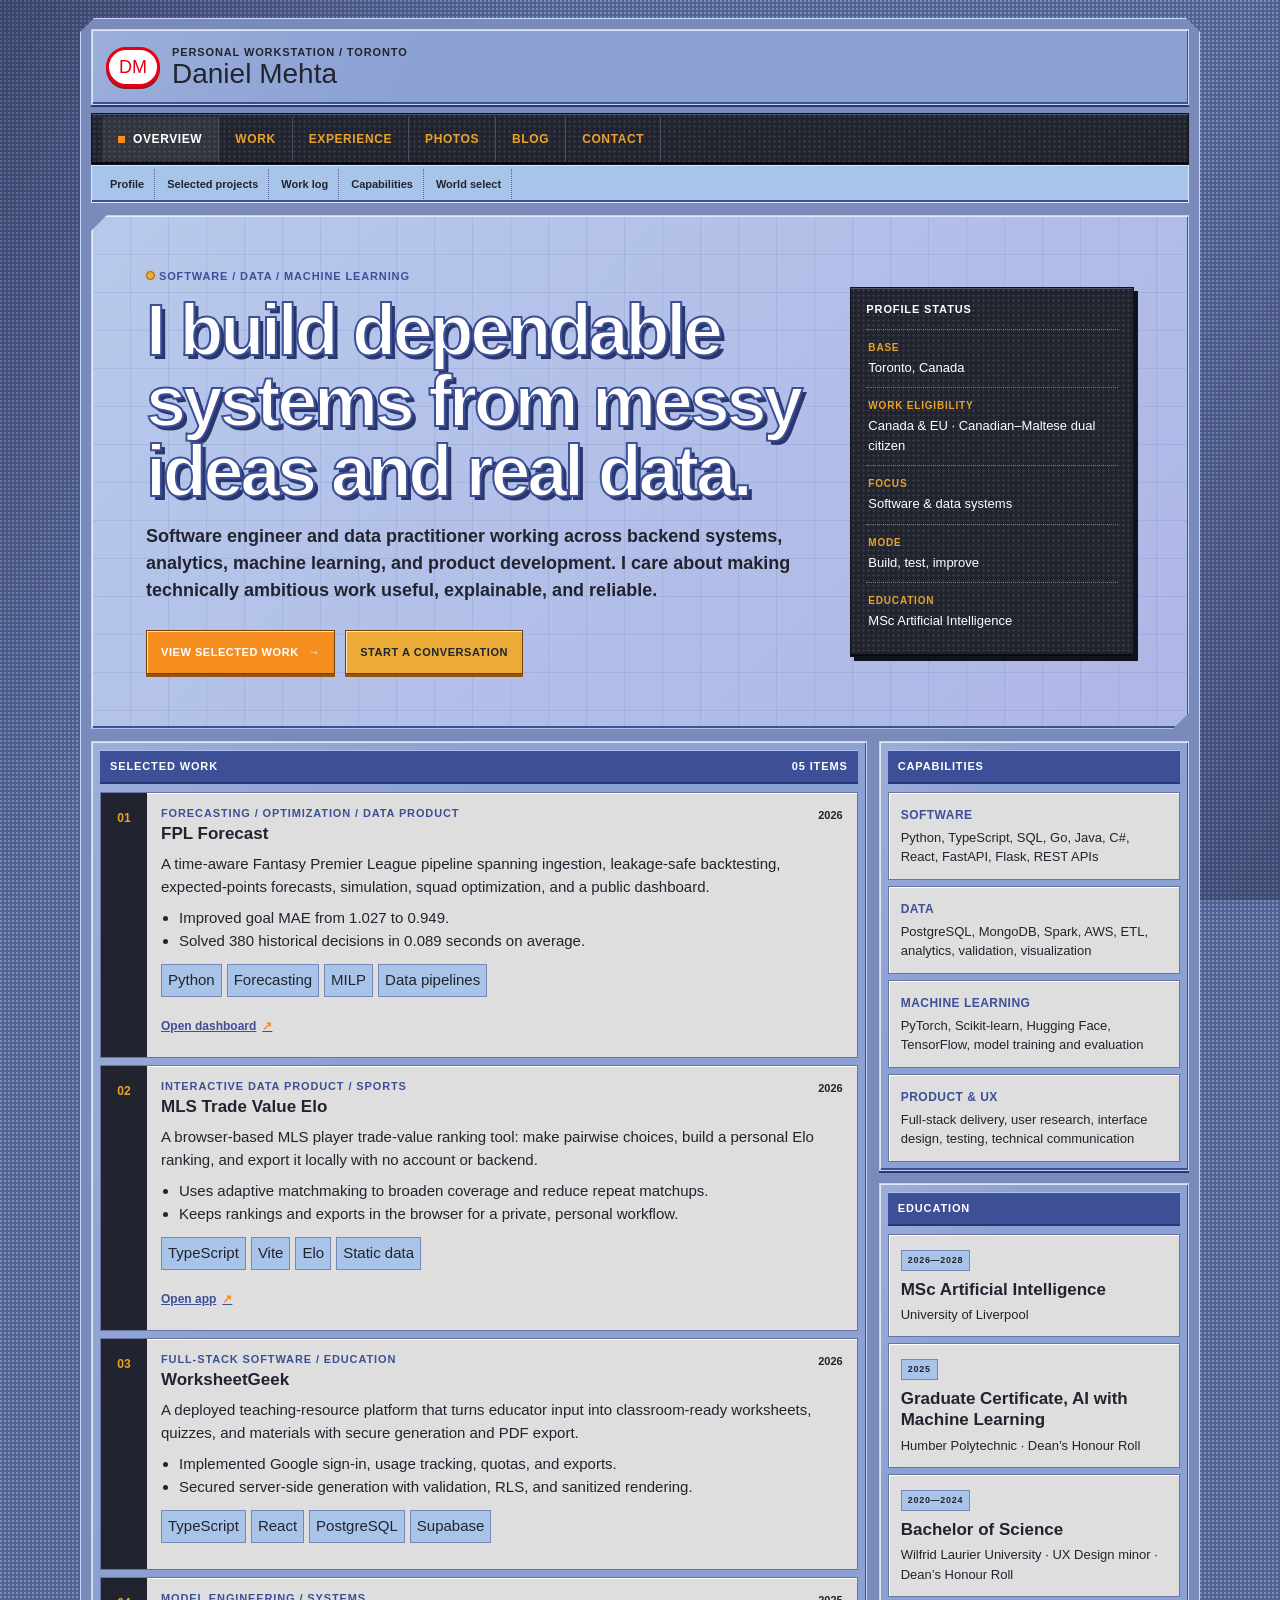
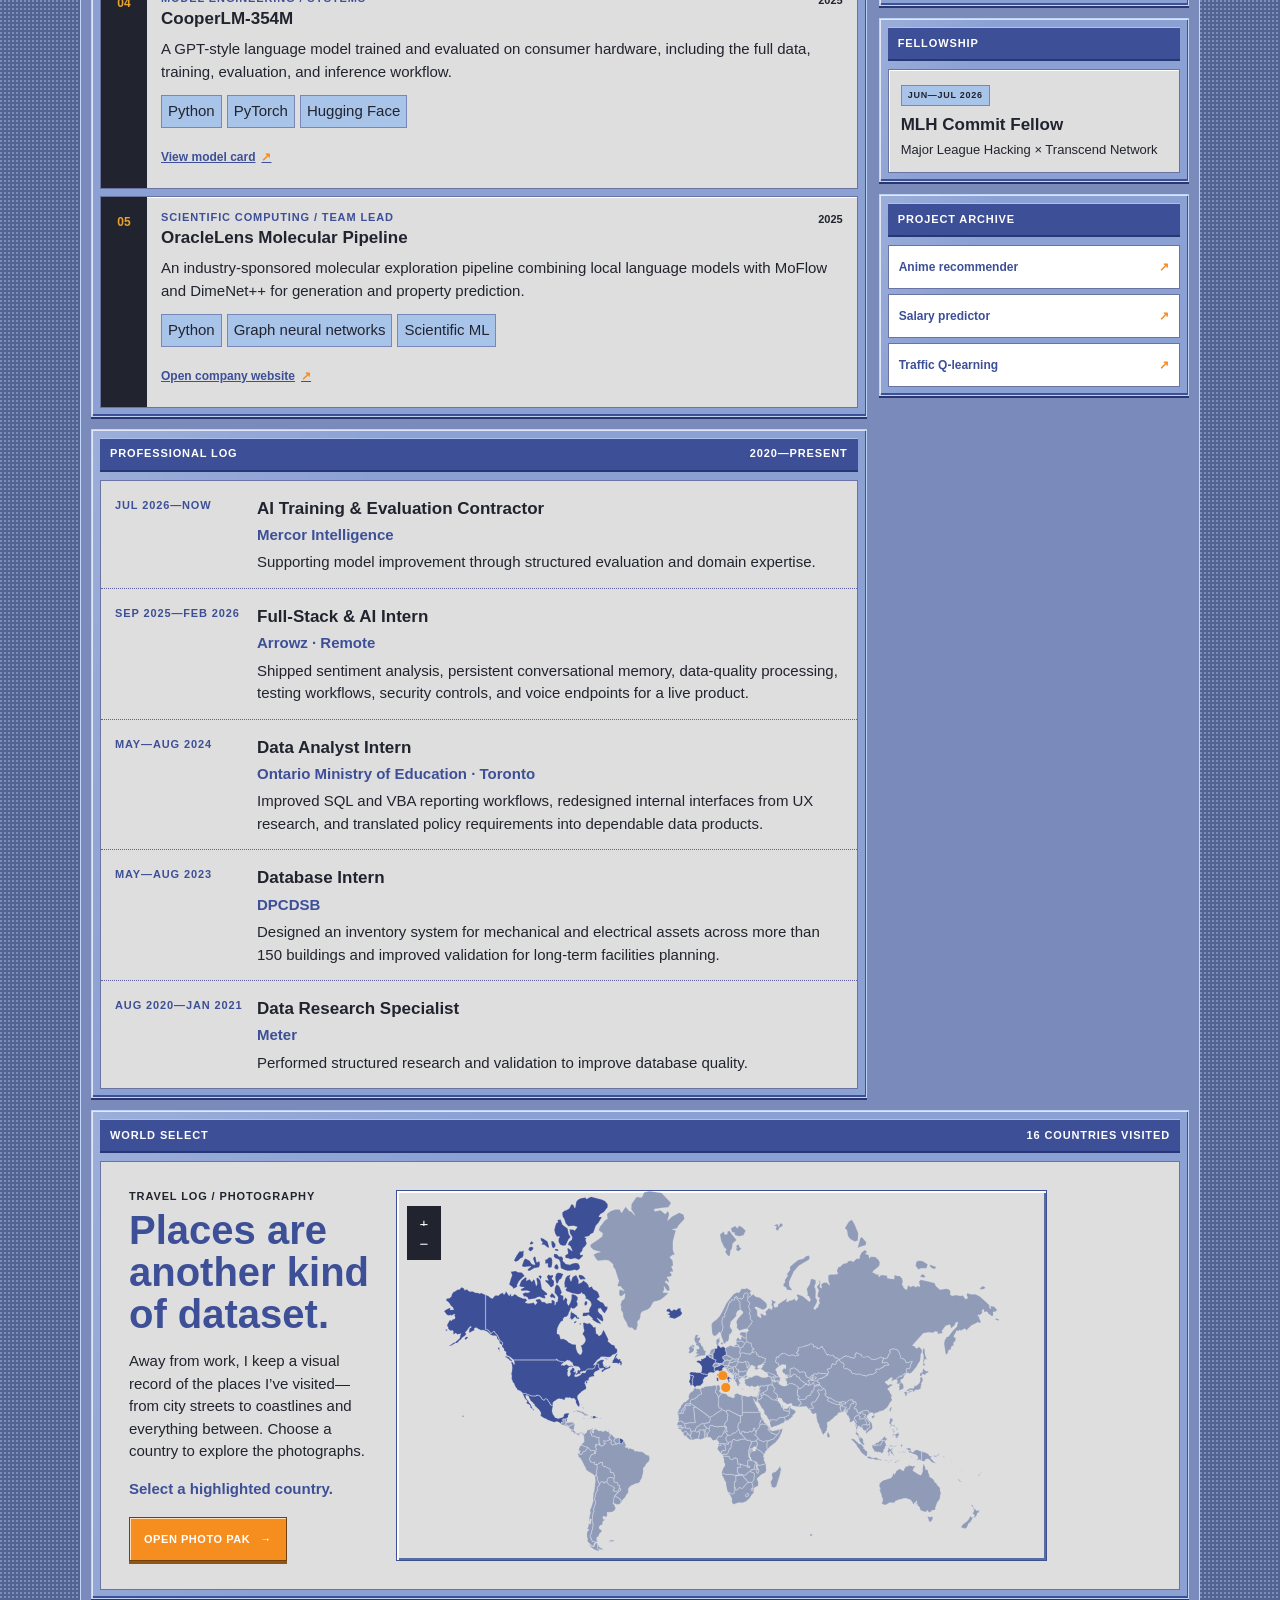
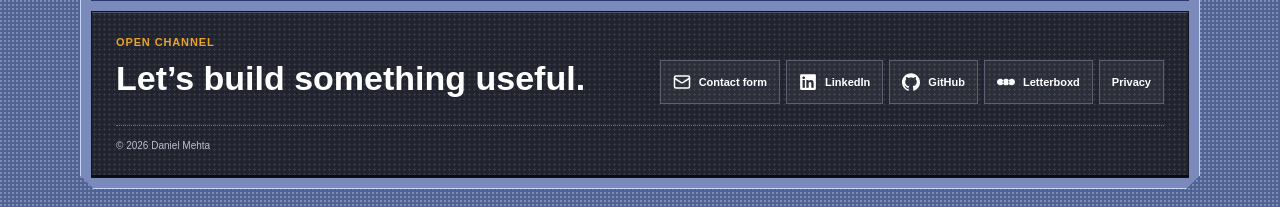
==== commit f0ec8b5e: "Update index.html" ====
--- a/index.html
+++ b/index.html
@@ -78,7 +78,7 @@
         <div class="content-grid">
           <div class="content-main">
             <section id="work" class="module plate">
-              <div class="section-bar"><span>SELECTED WORK</span><span>04 ITEMS</span></div>
+              <div class="section-bar"><span>SELECTED WORK</span><span>05 ITEMS</span></div>
               <div class="project-list">
                 <article class="project-card">
                   <div class="project-index">01</div>
@@ -105,6 +105,26 @@
                   <div class="project-body">
                     <div class="project-heading">
                       <div>
+                        <p class="project-type">INTERACTIVE DATA PRODUCT / SPORTS</p>
+                        <h2>MLS Trade Value Elo</h2>
+                      </div>
+                      <span class="project-year">2026</span>
+                    </div>
+                    <p>A browser-based MLS player trade-value ranking tool: make pairwise choices, build a personal Elo ranking, and export it locally with no account or backend.</p>
+                    <ul class="outcomes">
+                      <li>Uses adaptive matchmaking to broaden coverage and reduce repeat matchups.</li>
+                      <li>Keeps rankings and exports in the browser for a private, personal workflow.</li>
+                    </ul>
+                    <div class="tags"><span>TypeScript</span><span>Vite</span><span>Elo</span><span>Static data</span></div>
+                    <a class="forward-link" href="https://danielmehta.com/mls-trade-value-elo/" target="_blank" rel="noopener">Open app <span aria-hidden="true">↗</span></a>
+                  </div>
+                </article>
+
+                <article class="project-card">
+                  <div class="project-index">03</div>
+                  <div class="project-body">
+                    <div class="project-heading">
+                      <div>
                         <p class="project-type">FULL-STACK SOFTWARE / EDUCATION</p>
                         <h2>WorksheetGeek</h2>
                       </div>
@@ -120,7 +140,7 @@
                 </article>
 
                 <article class="project-card">
-                  <div class="project-index">03</div>
+                  <div class="project-index">04</div>
                   <div class="project-body">
                     <div class="project-heading">
                       <div>
@@ -136,7 +156,7 @@
                 </article>
 
                 <article class="project-card">
-                  <div class="project-index">04</div>
+                  <div class="project-index">05</div>
                   <div class="project-body">
                     <div class="project-heading">
                       <div>
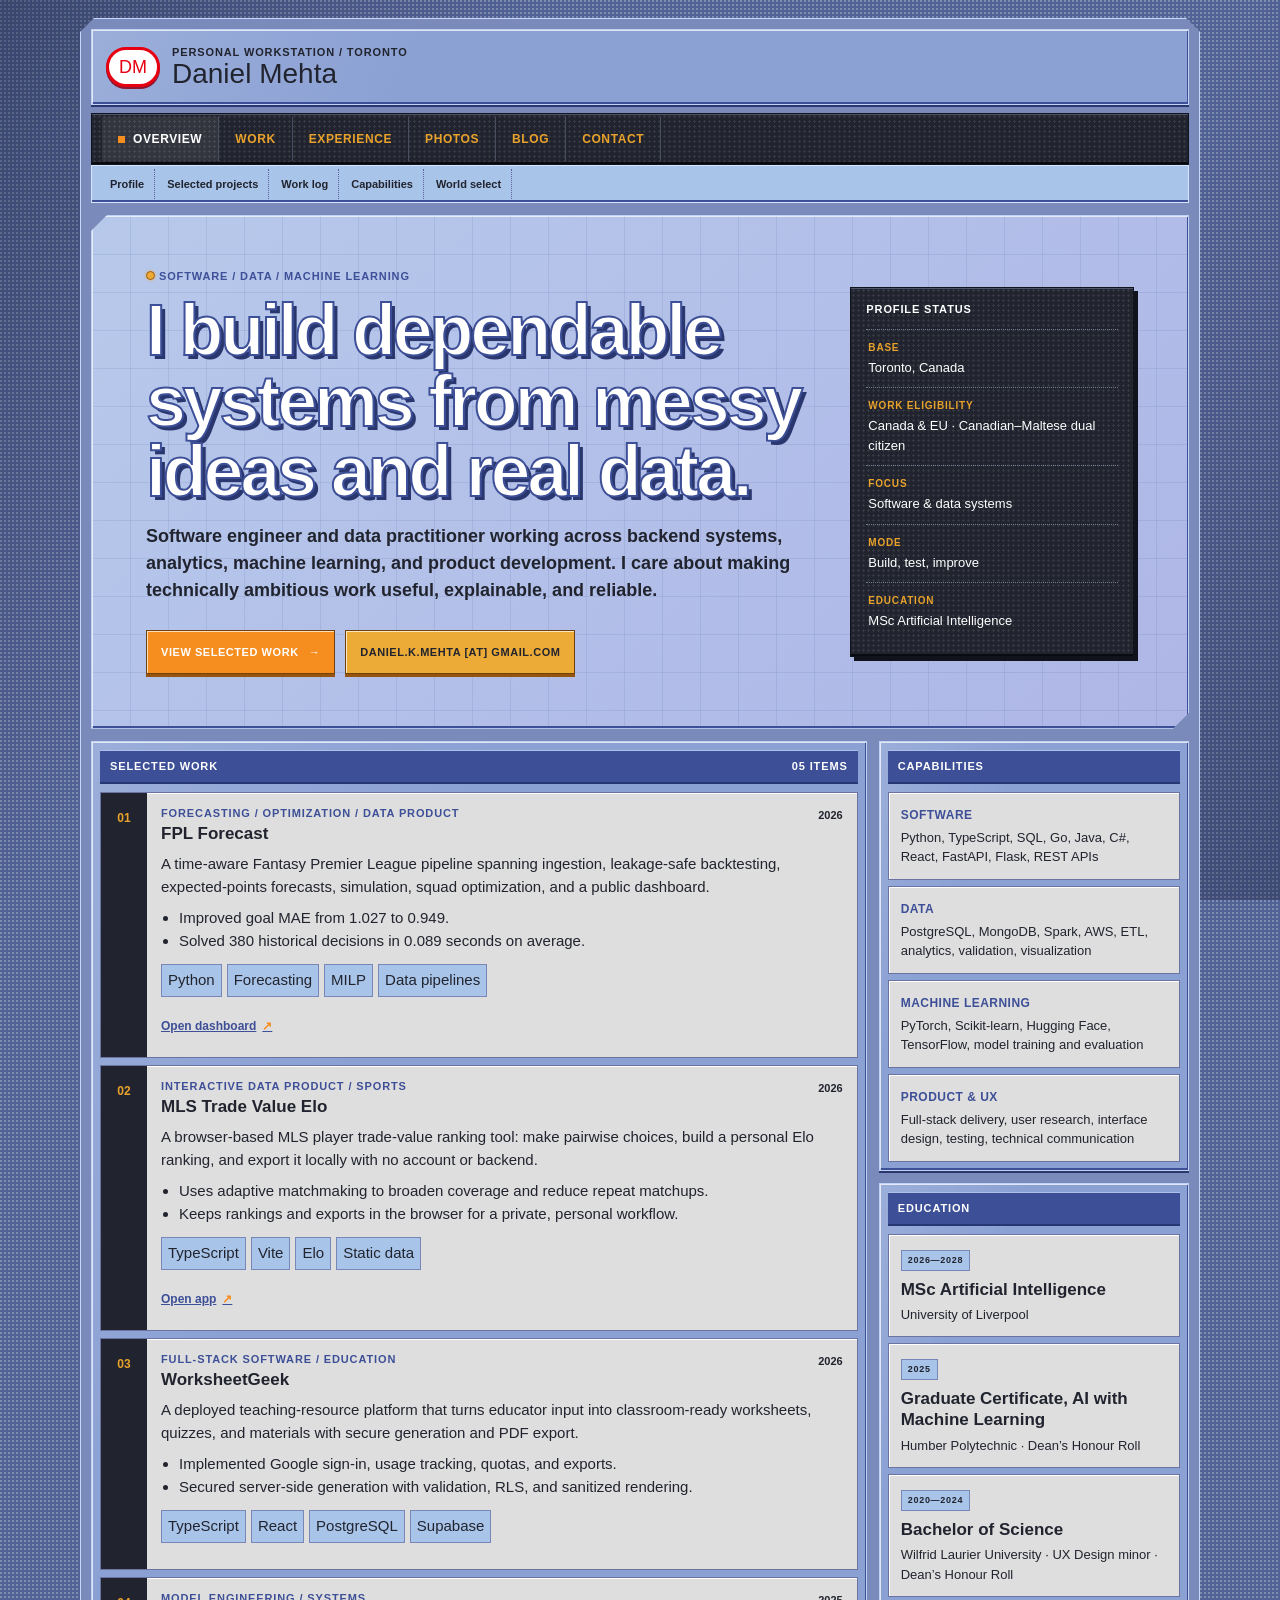
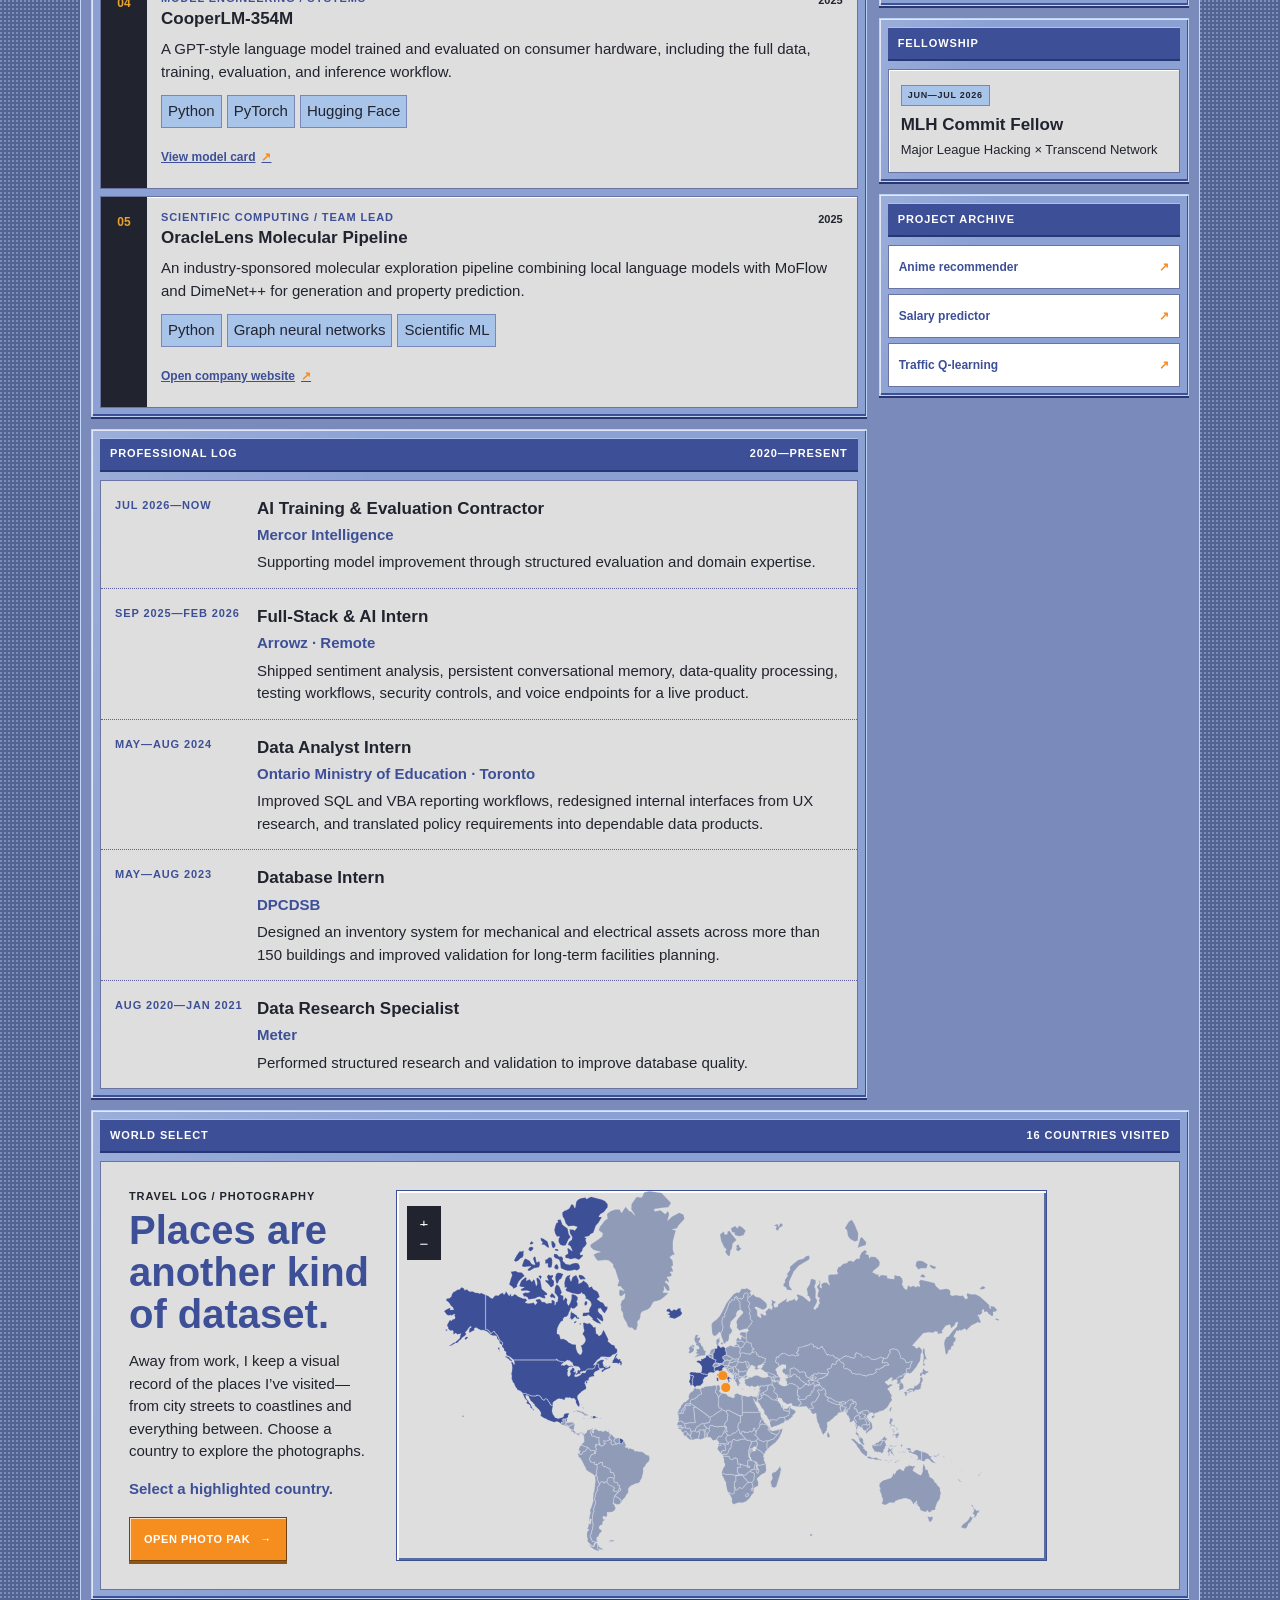
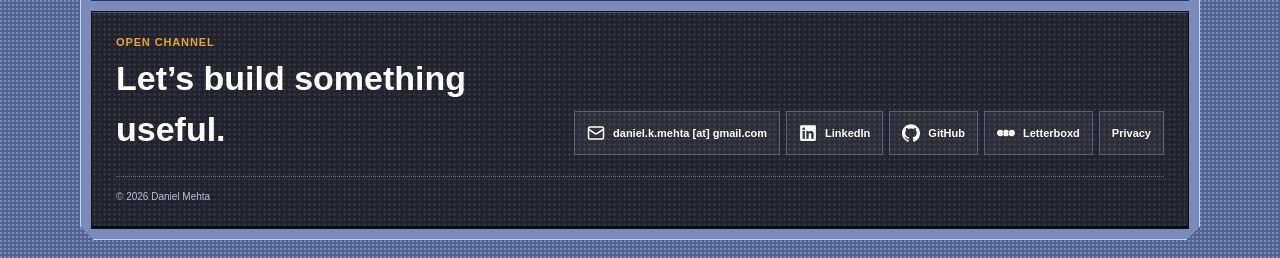
==== commit 7db4bd23: "Replace contact form with email across site Replaced Typeform contact links with a direct email disp" ====
--- a/index.html
+++ b/index.html
@@ -19,6 +19,7 @@
     <script src="assets/vendor/world-merc.js" defer></script>
     <script src="assets/photos.js" defer></script>
     <script src="assets/site.js" defer></script>
+    <script data-goatcounter="https://danielmehta.goatcounter.com/count" async src="https://gc.zgo.at/count.js"></script>
   </head>
   <body data-page="home">
     <a class="skip-link" href="#main">Skip to content</a>
@@ -60,7 +61,7 @@
             <p class="hero-lede">Software engineer and data practitioner working across backend systems, analytics, machine learning, and product development. I care about making technically ambitious work useful, explainable, and reliable.</p>
             <div class="action-row">
               <a class="button signal" href="#work">View selected work <span aria-hidden="true">→</span></a>
-              <a class="button utility" href="https://form.typeform.com/to/WrHOt7eb" target="_blank" rel="noopener">Start a conversation</a>
+              <span class="button utility contact-email">daniel.k.mehta [at] gmail.com</span>
             </div>
           </div>
           <aside class="hero-console carbon" aria-label="Current profile summary">
@@ -259,7 +260,7 @@
           <h2>Let’s build something useful.</h2>
         </div>
         <div class="social-links">
-          <a href="https://form.typeform.com/to/WrHOt7eb" target="_blank" rel="noopener"><img src="assets/icons/mail.svg" alt="">Contact form</a>
+          <span class="contact-email"><img src="assets/icons/mail.svg" alt="">daniel.k.mehta [at] gmail.com</span>
           <a href="https://linkedin.com/in/dan-mehta" target="_blank" rel="noopener"><img src="assets/icons/linkedin.svg" alt="">LinkedIn</a>
           <a href="https://github.com/daniel-mehta" target="_blank" rel="noopener"><img src="assets/icons/github.svg" alt="">GitHub</a>
           <a href="https://letterboxd.com/danielmehta/" target="_blank" rel="noopener"><img src="assets/icons/letterboxd.svg" alt="">Letterboxd</a>
--- a/assets/site.css
+++ b/assets/site.css
@@ -331,7 +331,7 @@
 .footer h2 { margin: 4px 0 0; font-family: "Arial Black", Arial, sans-serif; font-size: clamp(22px, 3.5vw, 34px); }
 .footer .micro-label { color: var(--nav-gold); }
 .social-links { display: flex; flex-wrap: wrap; gap: 6px; justify-content: flex-end; }
-.social-links a { min-height: 44px; padding: 8px 12px; display: flex; align-items: center; gap: 8px; color: white; font-size: 11px; font-weight: 700; text-decoration: none; border: 1px solid #5b6072; background: rgba(255,255,255,.05); }
+.social-links a, .social-links .contact-email { min-height: 44px; padding: 8px 12px; display: flex; align-items: center; gap: 8px; color: white; font-size: 11px; font-weight: 700; text-decoration: none; border: 1px solid #5b6072; background: rgba(255,255,255,.05); }
 .social-links img { width: 18px; height: 18px; filter: invert(1); }
 .text-icon { color: var(--signal); font-size: 18px; }
 .footer-note { grid-column: 1 / -1; margin: 5px 0 0; padding-top: 12px; color: #b9bfd0; font-size: 10px; border-top: 1px dotted #6c7283; }
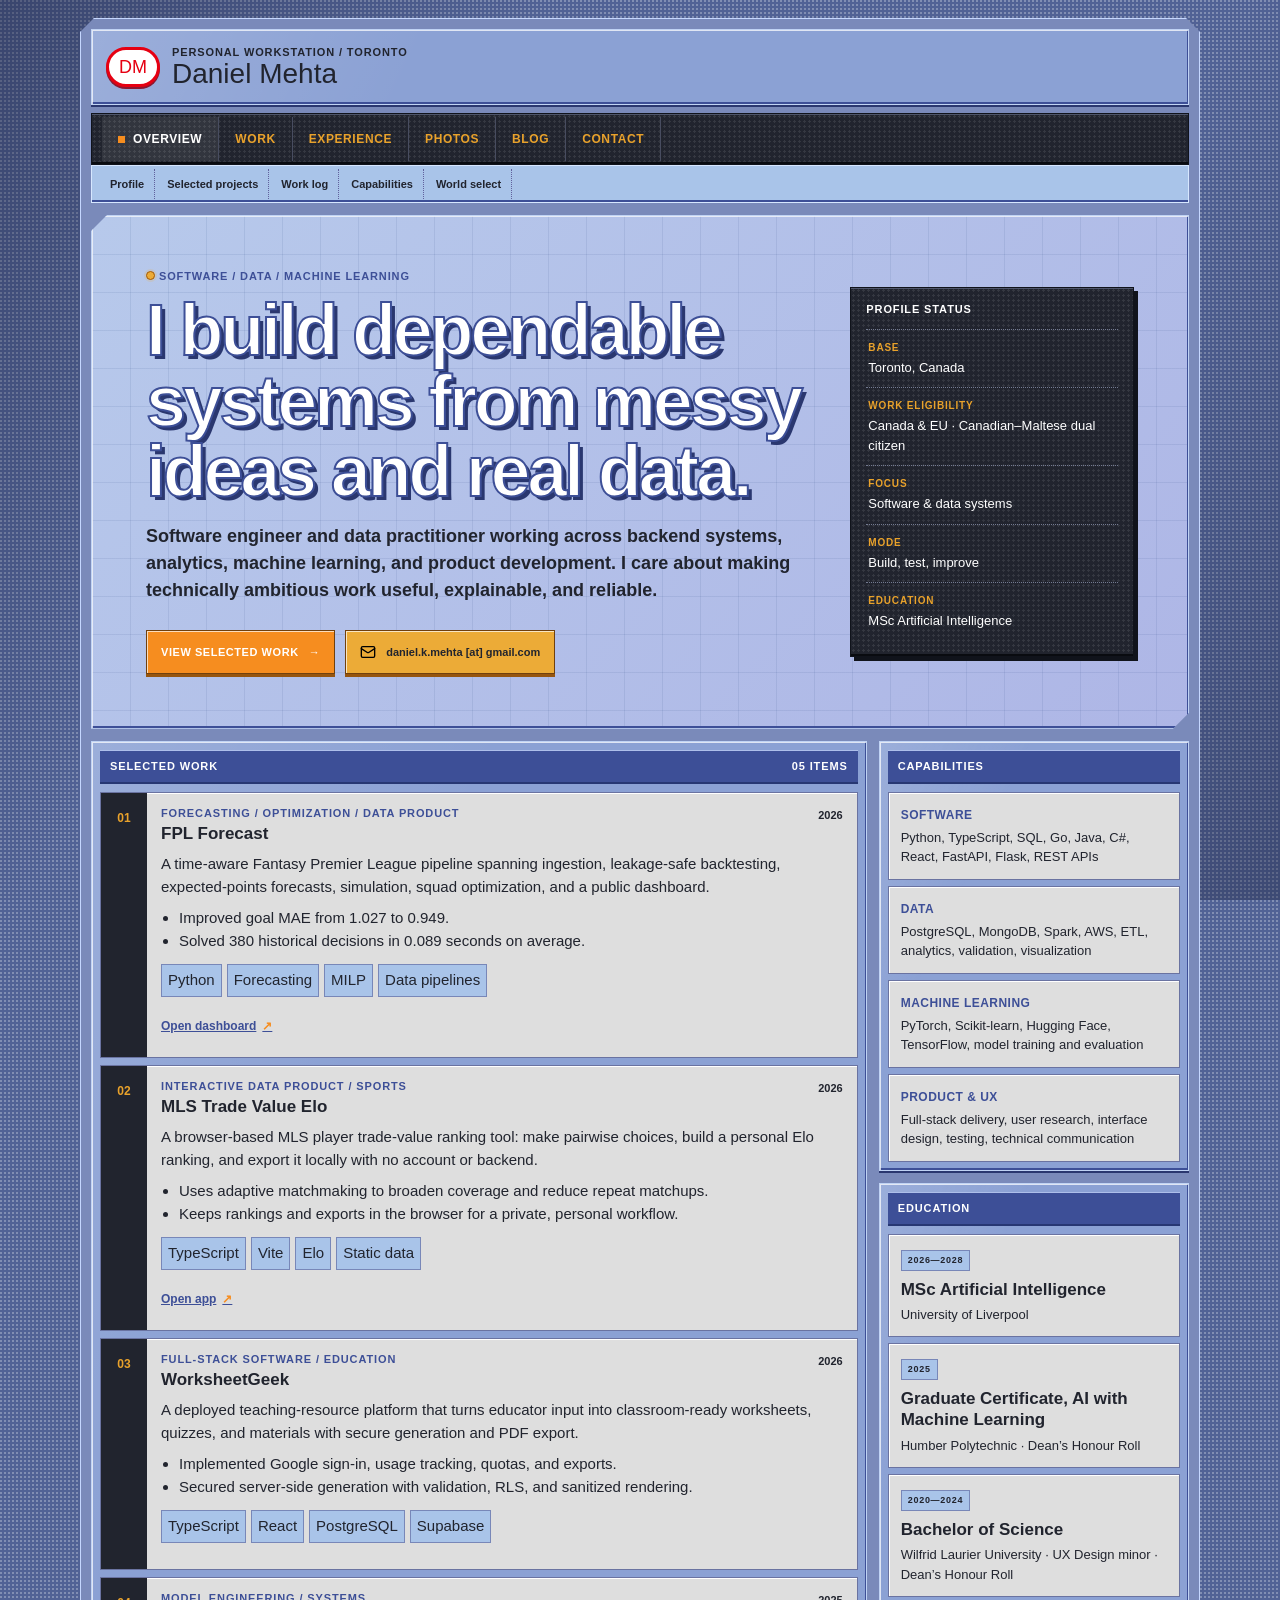
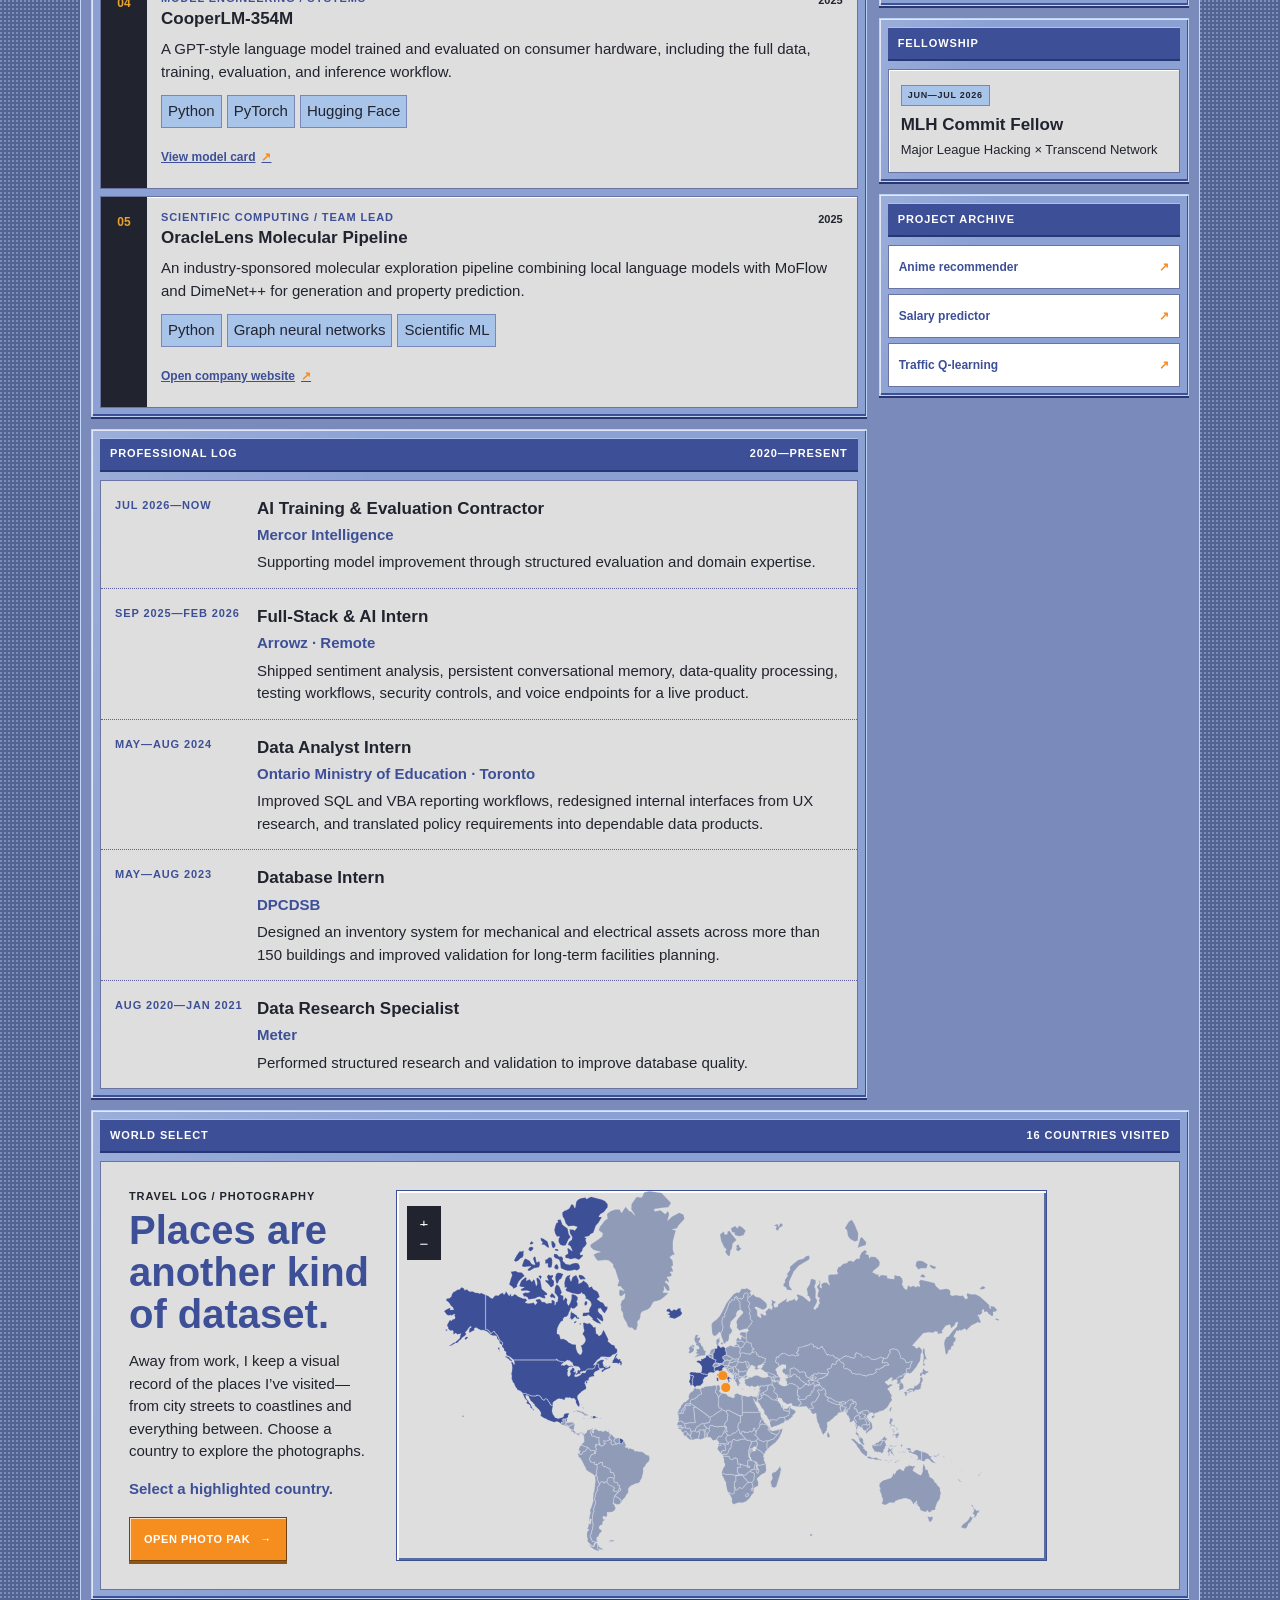
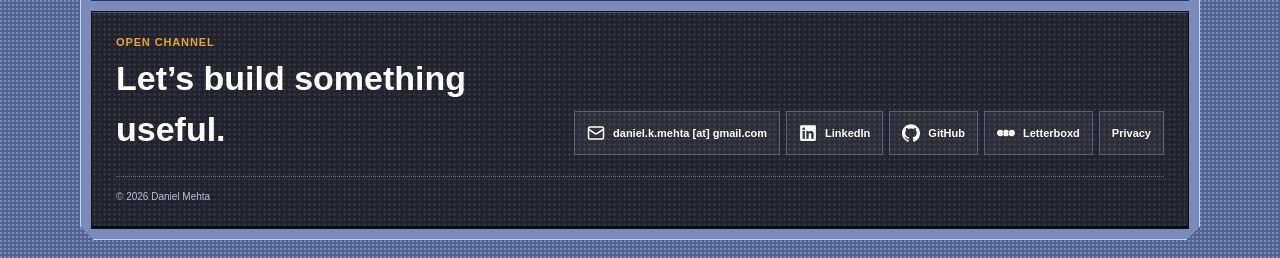
==== commit fde844da: "Add mail icon to contact and tweak styles Insert a mail SVG before the contact email in the header a" ====
--- a/index.html
+++ b/index.html
@@ -61,7 +61,7 @@
             <p class="hero-lede">Software engineer and data practitioner working across backend systems, analytics, machine learning, and product development. I care about making technically ambitious work useful, explainable, and reliable.</p>
             <div class="action-row">
               <a class="button signal" href="#work">View selected work <span aria-hidden="true">→</span></a>
-              <span class="button utility contact-email">daniel.k.mehta [at] gmail.com</span>
+              <span class="button utility contact-email"><img src="assets/icons/mail.svg" alt="">daniel.k.mehta [at] gmail.com</span>
             </div>
           </div>
           <aside class="hero-console carbon" aria-label="Current profile summary">
--- a/assets/site.css
+++ b/assets/site.css
@@ -238,6 +238,8 @@
 .button:active { transform: translateY(2px); box-shadow: inset 1px 1px 0 rgba(0,0,0,.2), 0 1px 0 #96550e; }
 .signal { color: white; background: var(--signal); }
 .utility { background: var(--amber); }
+.action-row .contact-email { letter-spacing: 0; text-transform: none; cursor: default; }
+.action-row .contact-email img { width: 16px; height: 16px; }
 .hero-console {
   padding: 15px;
   box-shadow: inset 0 1px 0 #4f566b, inset 0 -2px 0 #090b10, 4px 4px 0 #10131b;
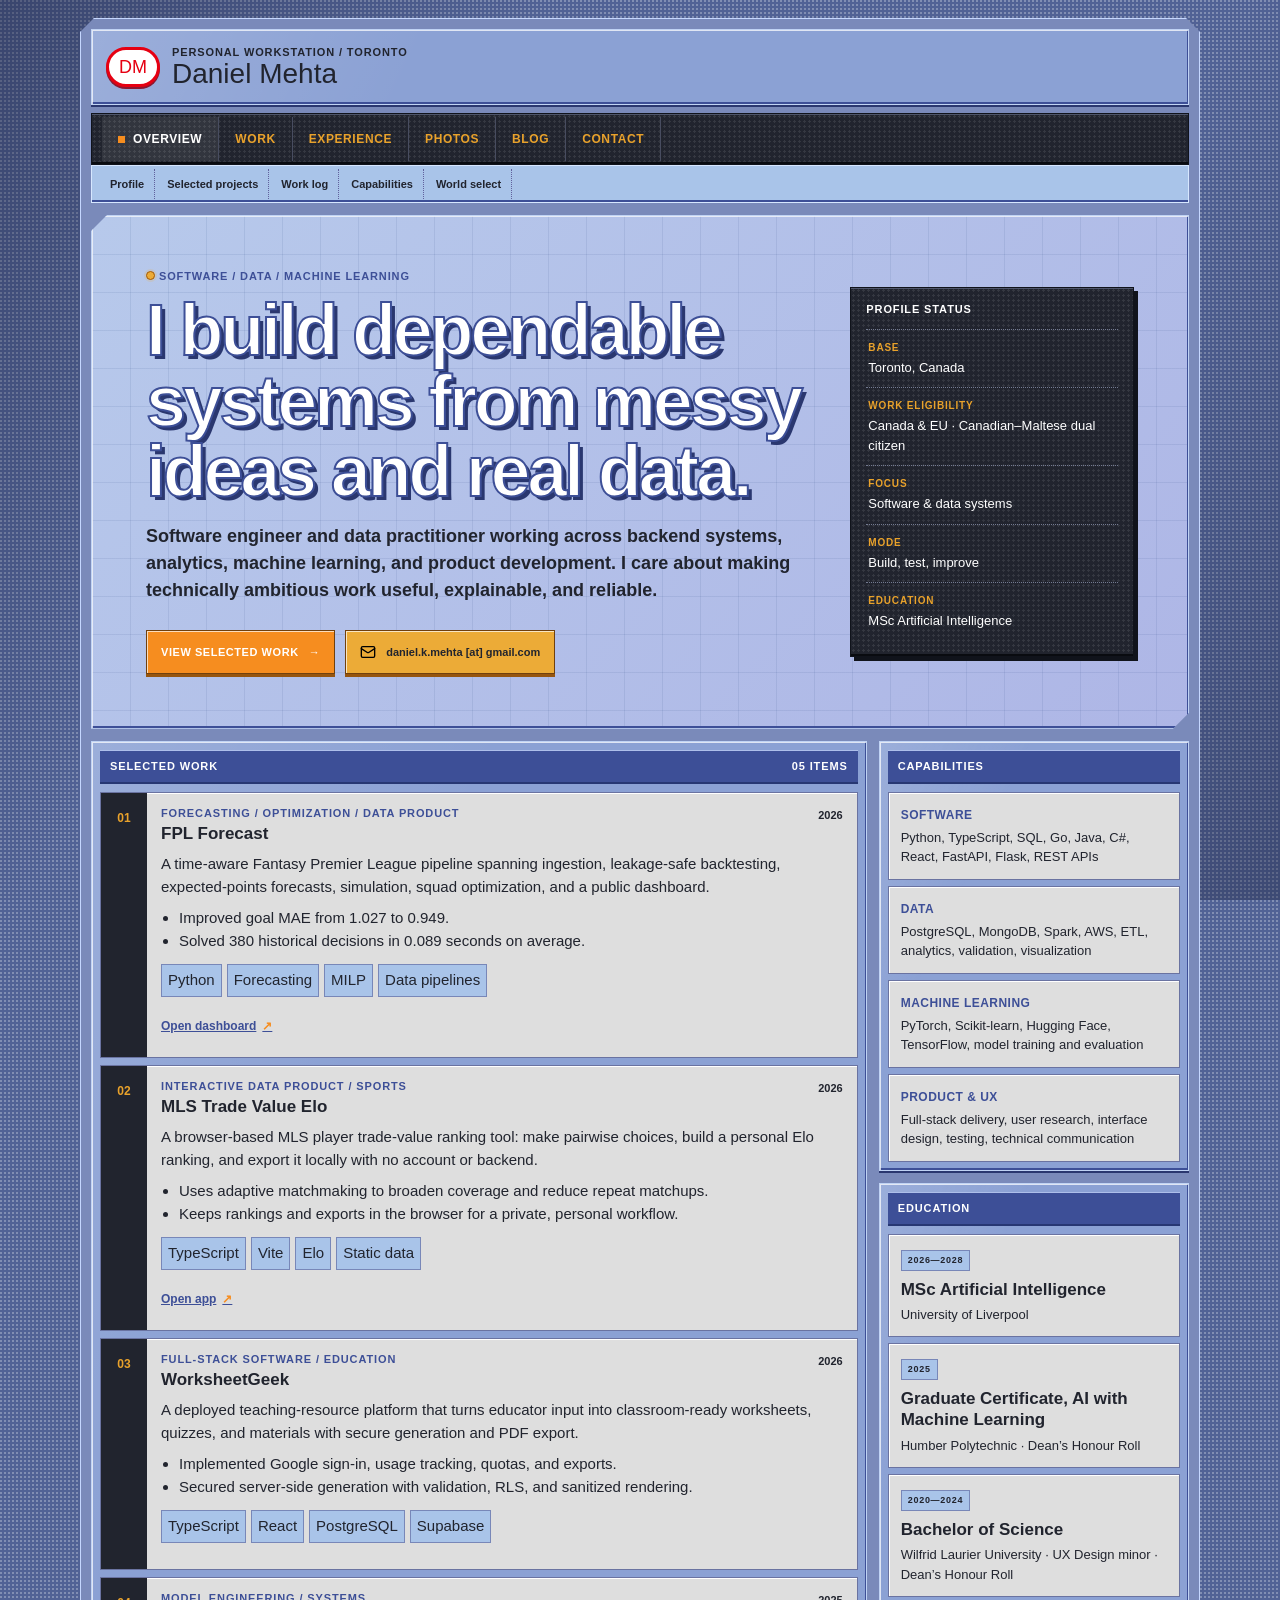
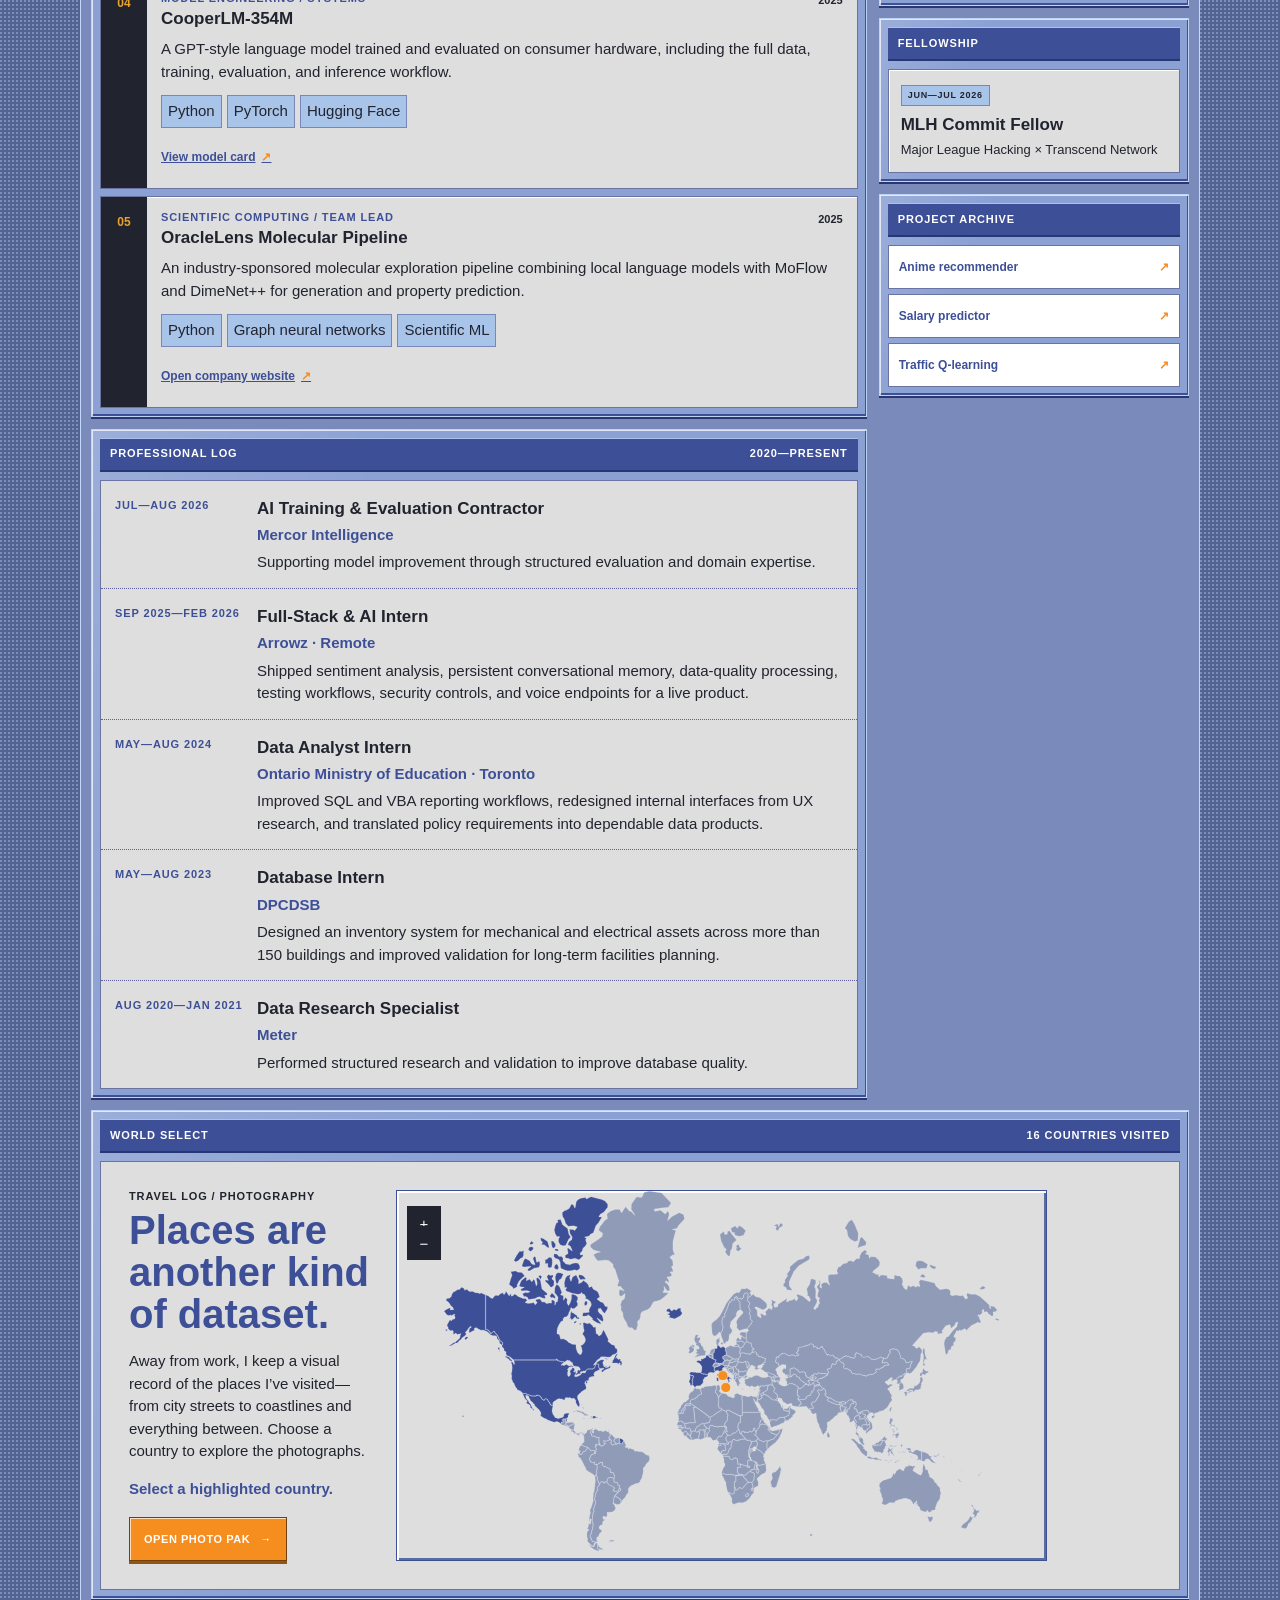
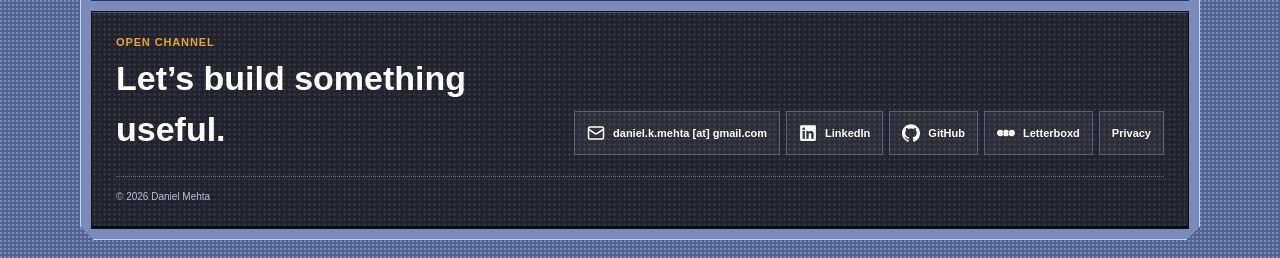
==== commit 533d1a06: "Adjust Mercor employment dates Updated the professional timeline entry in index.html to reflect the " ====
--- a/index.html
+++ b/index.html
@@ -178,7 +178,7 @@
               <div class="section-bar"><span>PROFESSIONAL LOG</span><span>2020—PRESENT</span></div>
               <div class="timeline">
                 <article>
-                  <div class="timeline-date">JUL 2026—NOW</div>
+                  <div class="timeline-date">JUL—AUG 2026</div>
                   <div><h2>AI Training & Evaluation Contractor</h2><p class="org">Mercor Intelligence</p><p>Supporting model improvement through structured evaluation and domain expertise.</p></div>
                 </article>
                 <article>
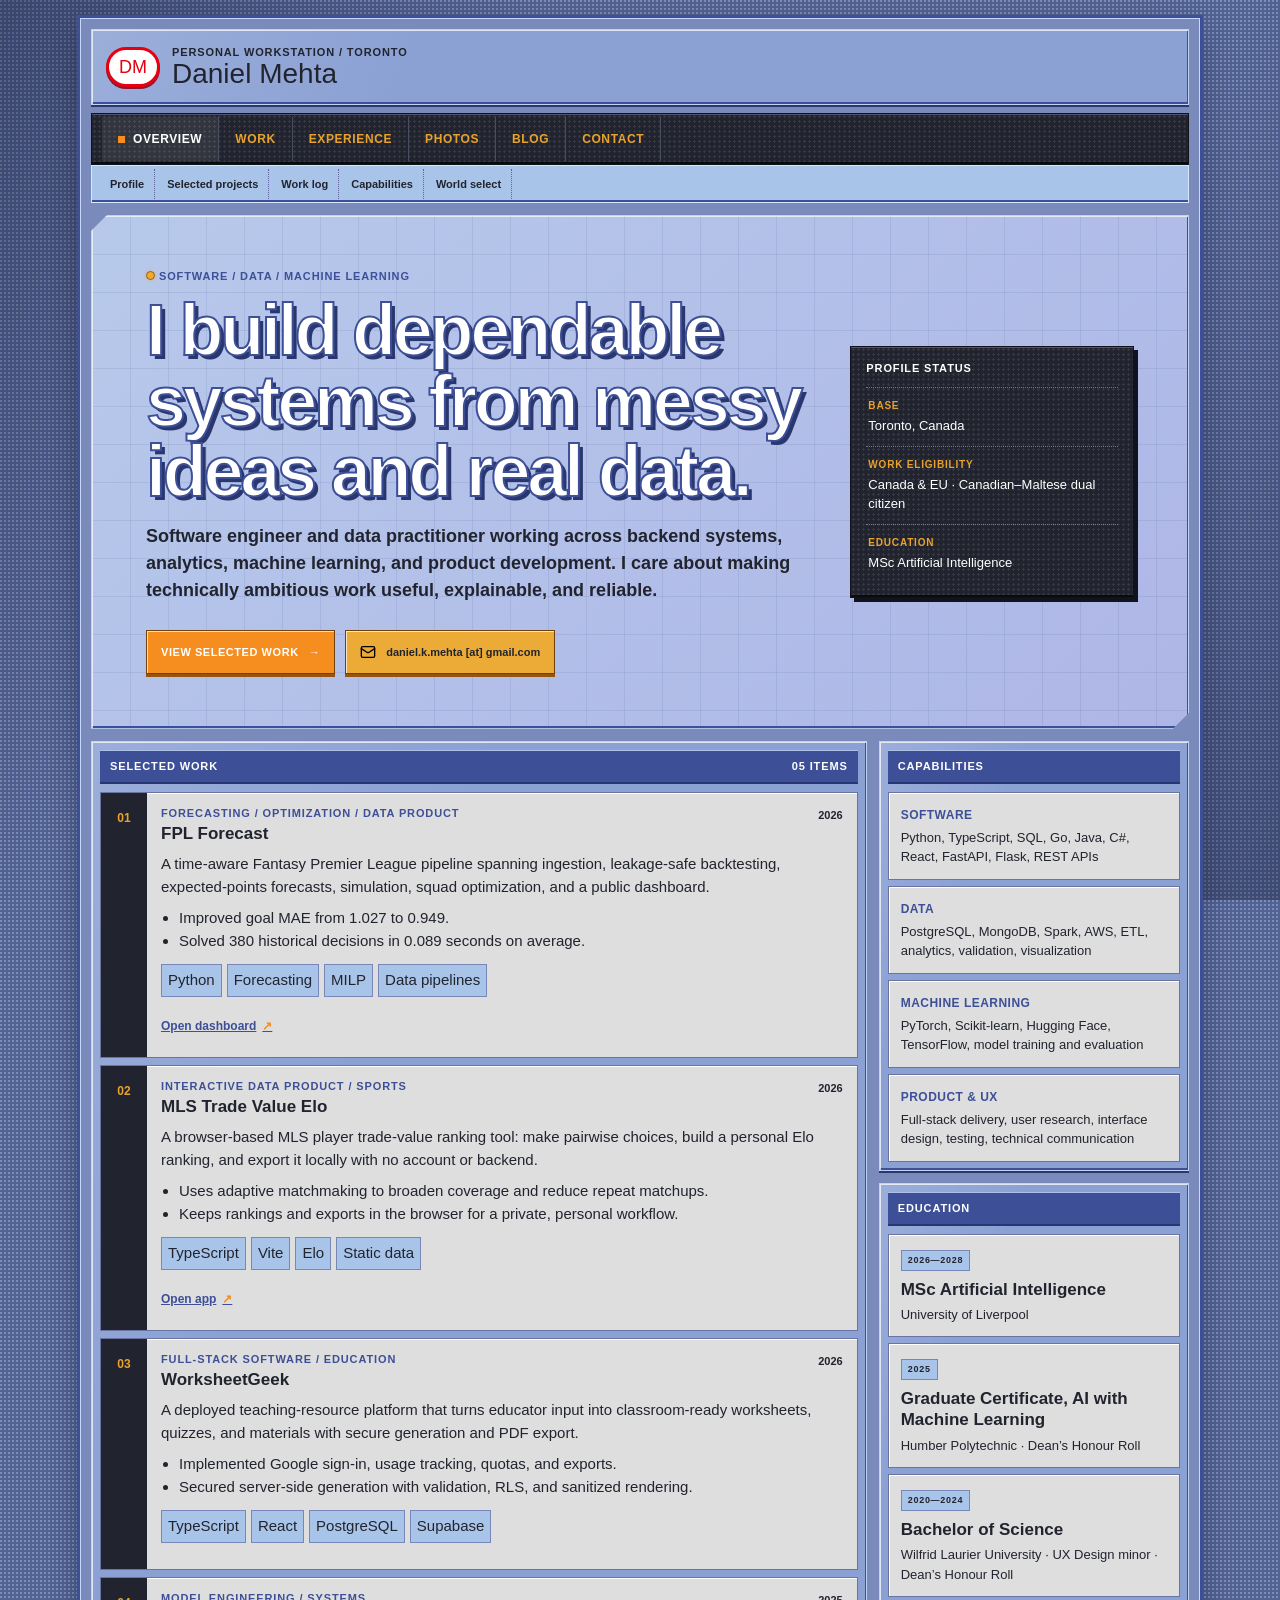
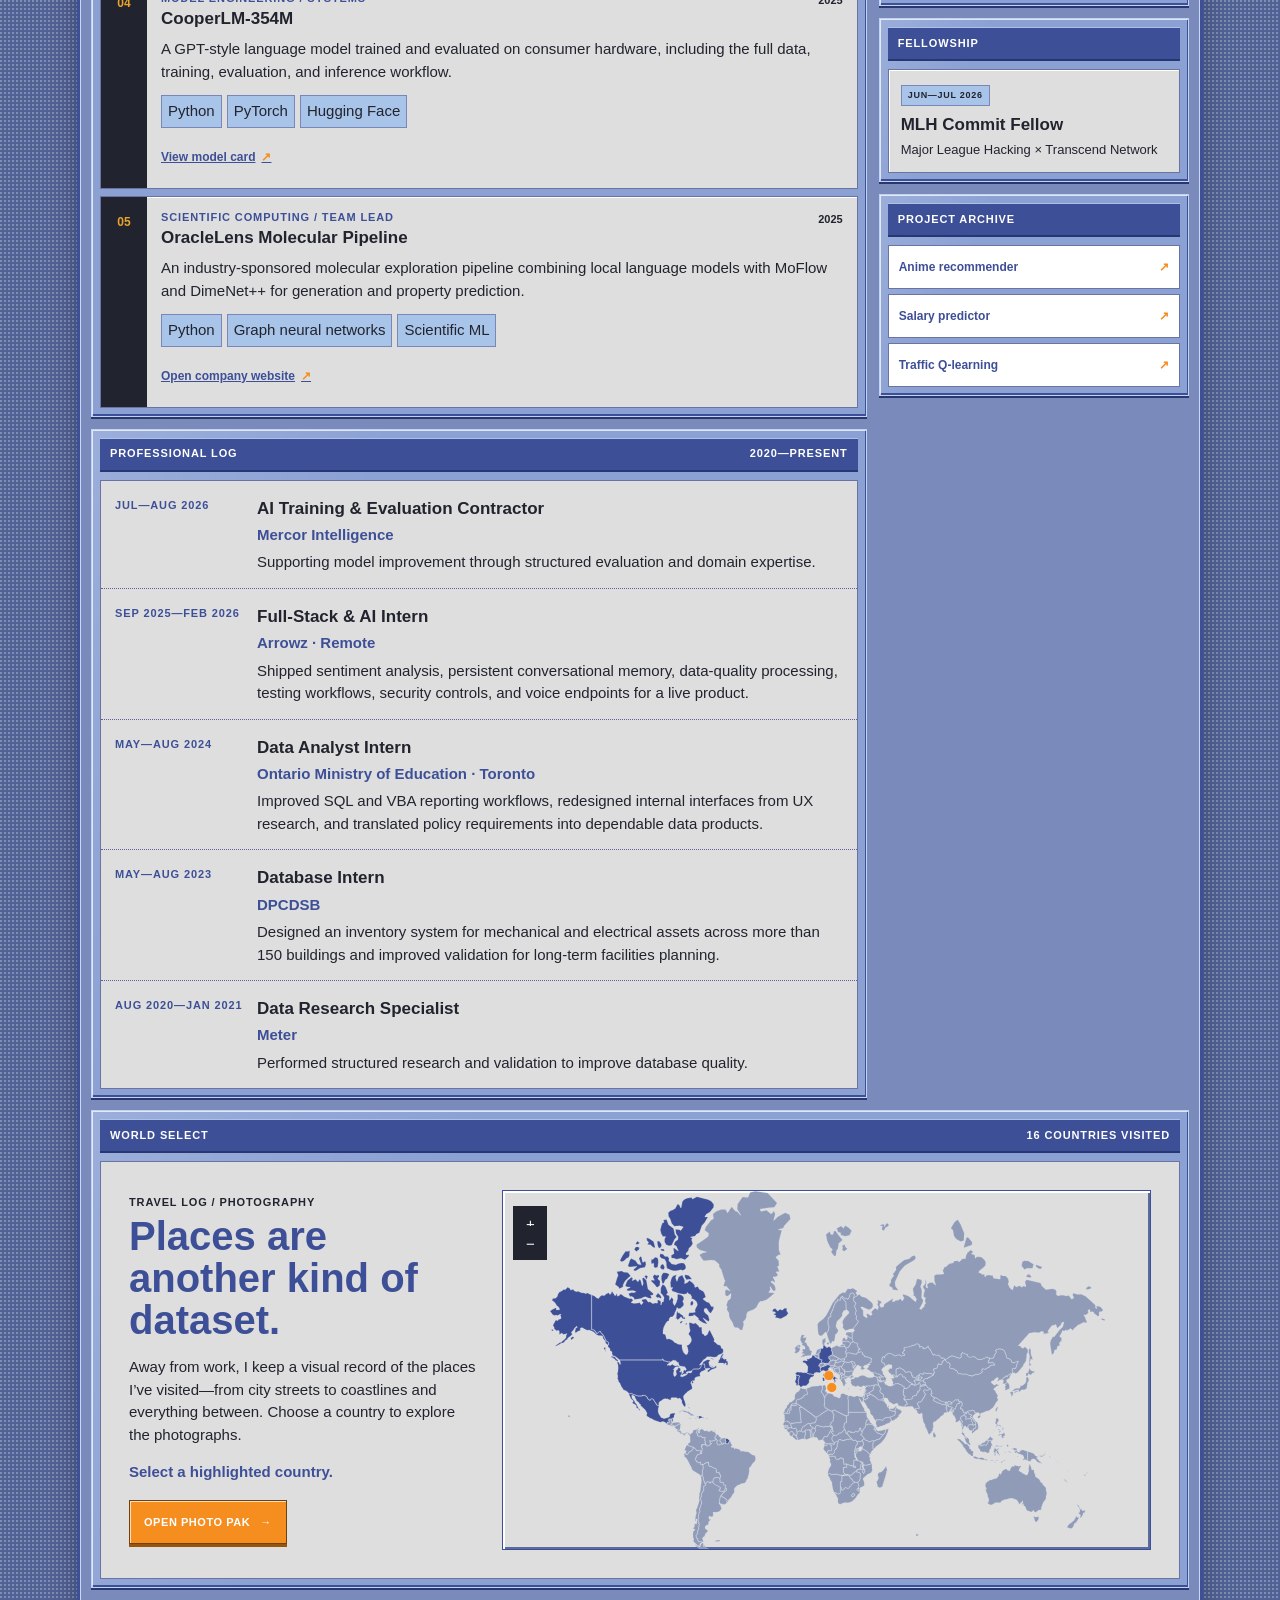
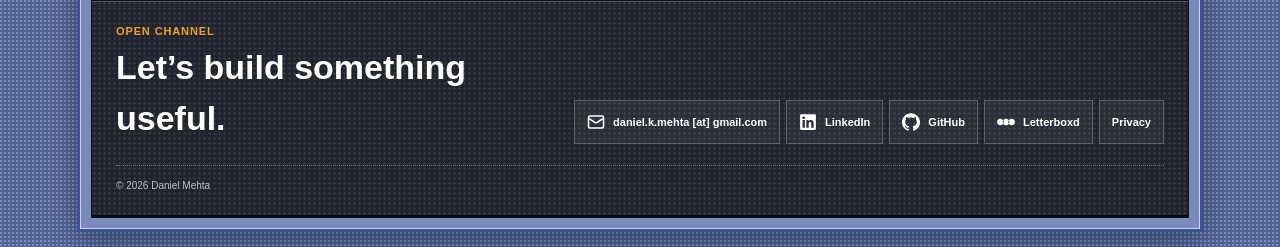
==== commit d0de89f3: "Remove focus and mode profile fields Remove the FOCUS and MODE entries from the profile readout." ====
--- a/index.html
+++ b/index.html
@@ -69,8 +69,6 @@
             <dl class="profile-readout">
               <div><dt>BASE</dt><dd>Toronto, Canada</dd></div>
               <div><dt>WORK ELIGIBILITY</dt><dd>Canada &amp; EU · Canadian–Maltese dual citizen</dd></div>
-              <div><dt>FOCUS</dt><dd>Software & data systems</dd></div>
-              <div><dt>MODE</dt><dd>Build, test, improve</dd></div>
               <div><dt>EDUCATION</dt><dd>MSc Artificial Intelligence</dd></div>
             </dl>
           </aside>
--- a/assets/site.css
+++ b/assets/site.css
@@ -60,7 +60,6 @@
   background: var(--canvas);
   border: 1px solid #c5d7ff;
   box-shadow: 0 0 0 3px var(--chrome), 0 12px 30px rgba(14,18,37,.42);
-  clip-path: polygon(14px 0, calc(100% - 14px) 0, 100% 14px, 100% calc(100% - 14px), calc(100% - 14px) 100%, 14px 100%, 0 calc(100% - 14px), 0 14px);
 }
 .plate {
   background:
@@ -191,7 +190,8 @@
 }
 .secondary-nav a:hover { background: rgba(255,255,255,.35); }
 .menu-toggle { display: none; }
-main { display: grid; gap: 12px; margin-top: 12px; }
+main { display: grid; grid-template-columns: minmax(0, 1fr); gap: 12px; margin-top: 12px; }
+main > *, .content-grid > *, .photo-map-layout > *, .world-layout > * { min-width: 0; }
 .hero {
   min-height: 410px;
   padding: clamp(24px, 5vw, 54px);
@@ -267,7 +267,7 @@
 .project-list { display: grid; gap: 7px; }
 .project-card {
   display: grid;
-  grid-template-columns: 46px 1fr;
+  grid-template-columns: 46px minmax(0, 1fr);
   background: var(--platinum);
   border: 1px solid #6a73a1;
   box-shadow: inset 1px 1px 0 white;
@@ -325,8 +325,8 @@
 .world-layout h2 { margin: 6px 0 8px; font-family: "Arial Black", Arial, sans-serif; font-size: clamp(25px, 4vw, 40px); line-height: 1.05; color: var(--chrome); }
 .world-layout p { max-width: 430px; }
 .map-status { min-height: 24px; color: var(--chrome); font-weight: 700; }
-.map-canvas { width: 100%; min-height: 360px; background: #c4d4eb; border: 1px solid var(--chrome); box-shadow: inset 2px 2px 0 #fff, inset -2px -2px 0 #596b9f; }
-.map-canvas.large { min-height: 480px; }
+.map-canvas { width: 100%; height: 360px; overflow: hidden; background: #c4d4eb; border: 1px solid var(--chrome); box-shadow: inset 2px 2px 0 #fff, inset -2px -2px 0 #596b9f; }
+.map-canvas.large { height: 480px; }
 .jvm-tooltip { background: var(--carbon); border: 1px solid var(--amber); border-radius: 0; font-family: Arial, sans-serif; font-size: 11px; }
 .jvm-zoom-btn { width: 34px; height: 34px; padding: 6px; display: grid; place-items: center; border-radius: 0; background: var(--carbon); color: white; line-height: 1; }
 .footer { margin-top: 12px; padding: 24px; display: grid; grid-template-columns: 1fr auto; gap: 16px 24px; align-items: end; }
@@ -351,7 +351,7 @@
 .photo-stats { margin-top: 26px; display: flex; flex-wrap: wrap; gap: 7px; }
 .photo-stats span { padding: 8px 12px; background: rgba(255,255,255,.55); border: 1px solid var(--chrome); font-size: 11px; font-weight: 700; text-transform: uppercase; }
 .photo-stats strong { color: var(--chrome); font-size: 17px; margin-right: 4px; }
-.photo-map-layout { display: grid; grid-template-columns: 1fr 220px; gap: 8px; }
+.photo-map-layout { display: grid; grid-template-columns: minmax(0, 1fr) 220px; gap: 8px; }
 .selection-panel { padding: 16px; }
 .selection-name { margin: 18px 0 5px; color: var(--nav-gold); font-family: "Arial Black", Arial, sans-serif; font-size: 26px; line-height: 1.05; }
 .selection-panel .button { width: 100%; margin-top: 18px; }
@@ -359,9 +359,18 @@
 .filter-chip { min-height: 44px; padding: 7px 11px; flex: none; color: var(--ink); background: white; border: 1px solid var(--chrome); font-size: 11px; font-weight: 700; cursor: pointer; }
 .filter-chip.active { color: white; background: var(--carbon); box-shadow: inset 4px 0 0 var(--signal); }
 .filter-chip span { margin-left: 4px; opacity: .72; }
-.photo-grid { display: grid; grid-template-columns: repeat(3, 1fr); gap: 8px; margin-top: 8px; }
+.photo-grid { display: grid; grid-template-columns: repeat(3, minmax(0, 1fr)); gap: 8px; margin-top: 8px; }
 .photo-card { margin: 0; background: var(--platinum); border: 1px solid var(--chrome); }
 .photo-card img { width: 100%; aspect-ratio: 4 / 3; display: block; object-fit: cover; background: var(--canvas-soft); }
+.photo-open { display: block; width: 100%; padding: 0; border: 0; background: none; cursor: zoom-in; }
+.photo-open:focus-visible { outline: 3px solid var(--signal); outline-offset: -3px; }
+.photo-viewer { width: min(1000px, calc(100% - 24px)); max-width: none; max-height: calc(100% - 24px); padding: 0; color: var(--ink); background: var(--platinum); border: 2px solid var(--chrome); box-shadow: 7px 7px 0 #151a2d; }
+.photo-viewer::backdrop { background: rgba(14,18,37,.75); }
+.photo-viewer-head { padding: 12px 14px; display: flex; align-items: center; justify-content: space-between; gap: 14px; color: var(--nav-gold); background: var(--carbon); }
+.photo-viewer-head p { margin: 0; font-size: 10px; font-weight: 700; letter-spacing: .08em; }
+.photo-viewer figure { margin: 0; padding: 12px; }
+.photo-viewer img { display: block; width: 100%; max-height: calc(100vh - 160px); object-fit: contain; }
+.photo-viewer figcaption { padding: 10px 0 0; font-size: 13px; }
 .photo-card figcaption { padding: 10px; }
 .photo-card h2 { margin: 0; font-size: 14px; }
 .photo-card p { margin: 4px 0 0; font-size: 12px; }
@@ -373,7 +382,7 @@
 .empty-slots span { aspect-ratio: 4 / 3; background: linear-gradient(135deg, #a8b9db, #d5dfef); border: 1px solid var(--chrome); box-shadow: inset 1px 1px 0 white; }
 .empty-slots span:nth-child(2) { transform: translateY(-8px); }
 .index-intro { margin: 10px; }
-.country-grid { display: grid; grid-template-columns: repeat(4, 1fr); gap: 6px; }
+.country-grid { display: grid; grid-template-columns: repeat(4, minmax(0, 1fr)); gap: 6px; }
 .country-button { min-height: 46px; padding: 8px 10px; display: flex; align-items: center; justify-content: space-between; gap: 8px; text-align: left; background: var(--platinum); border: 1px solid #6a73a1; color: var(--ink); font-size: 11px; font-weight: 700; cursor: pointer; }
 .country-button:hover, .country-button.active { color: white; background: var(--chrome); }
 .country-button.is-empty { opacity: .4; }
@@ -449,13 +458,13 @@
   .selection-panel .selection-name { margin: 8px 0 0; }
   .selection-panel p { margin: 0; }
   .selection-panel .button { width: auto; margin: 0; grid-column: 2; grid-row: 2 / 4; }
-  .country-grid { grid-template-columns: repeat(3, 1fr); }
+  .country-grid { grid-template-columns: repeat(3, minmax(0, 1fr)); }
   .blog-grid { grid-template-columns: repeat(2, minmax(0, 1fr)); }
 }
 
 @media (max-width: 620px) {
   body { font-size: 14px; }
-  .site-shell { padding: 7px; clip-path: polygon(8px 0, calc(100% - 8px) 0, 100% 8px, 100% calc(100% - 8px), calc(100% - 8px) 100%, 8px 100%, 0 calc(100% - 8px), 0 8px); }
+  .site-shell { padding: 7px; }
   .identity { min-height: 64px; padding: 8px; }
   .identity .micro-label { display: none; }
   .nameplate { width: 48px; height: 36px; }
@@ -469,14 +478,14 @@
   .hero { padding: 30px 18px; gap: 20px; }
   .hero h1 { font-size: clamp(38px, 13vw, 58px); -webkit-text-stroke-width: 1.5px; text-shadow: 3px 3px 0 #2a376f; }
   .action-row .button { width: 100%; }
-  .project-card { grid-template-columns: 32px 1fr; }
+  .project-card { grid-template-columns: 32px minmax(0, 1fr); }
   .project-index { padding: 14px 4px; }
   .project-heading { display: block; }
   .project-year { display: block; margin-top: 4px; }
   .timeline article { grid-template-columns: 1fr; gap: 4px; }
   .content-rail { grid-template-columns: 1fr; }
   .world-layout { padding: 12px; }
-  .map-canvas, .map-canvas.large { min-height: 300px; }
+  .map-canvas, .map-canvas.large { height: 300px; }
   .footer { grid-template-columns: 1fr; padding: 18px; }
   .social-links { justify-content: flex-start; }
   .photo-hero { min-height: 280px; }
@@ -490,7 +499,7 @@
   .blog-overlay { padding: 7px; }
   .blog-reader { min-width: 0; min-height: 0; }
   .blog-reader-scroll { padding: 22px 18px; }
-  .country-grid { grid-template-columns: repeat(2, 1fr); }
+  .country-grid { grid-template-columns: repeat(2, minmax(0, 1fr)); }
   .selection-panel { display: block; }
   .selection-panel .button { margin-top: 14px; width: 100%; }
 }
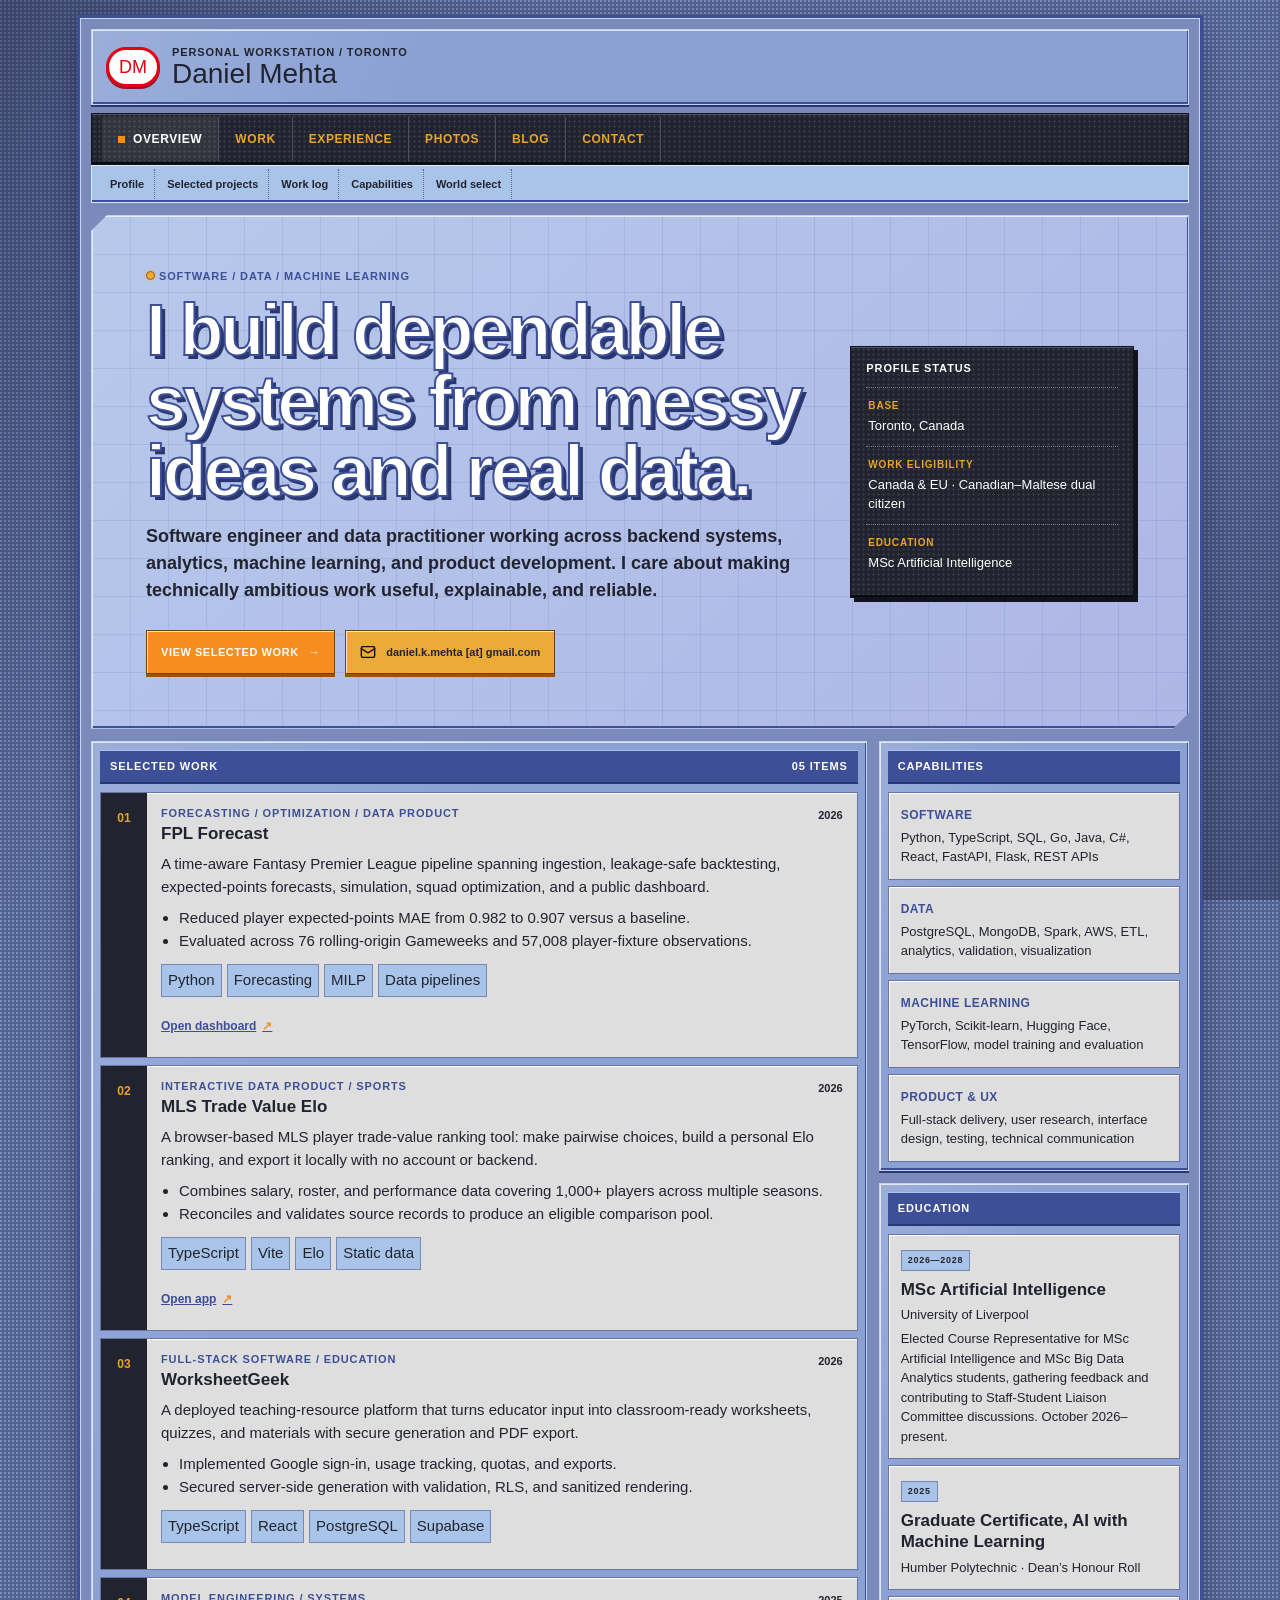
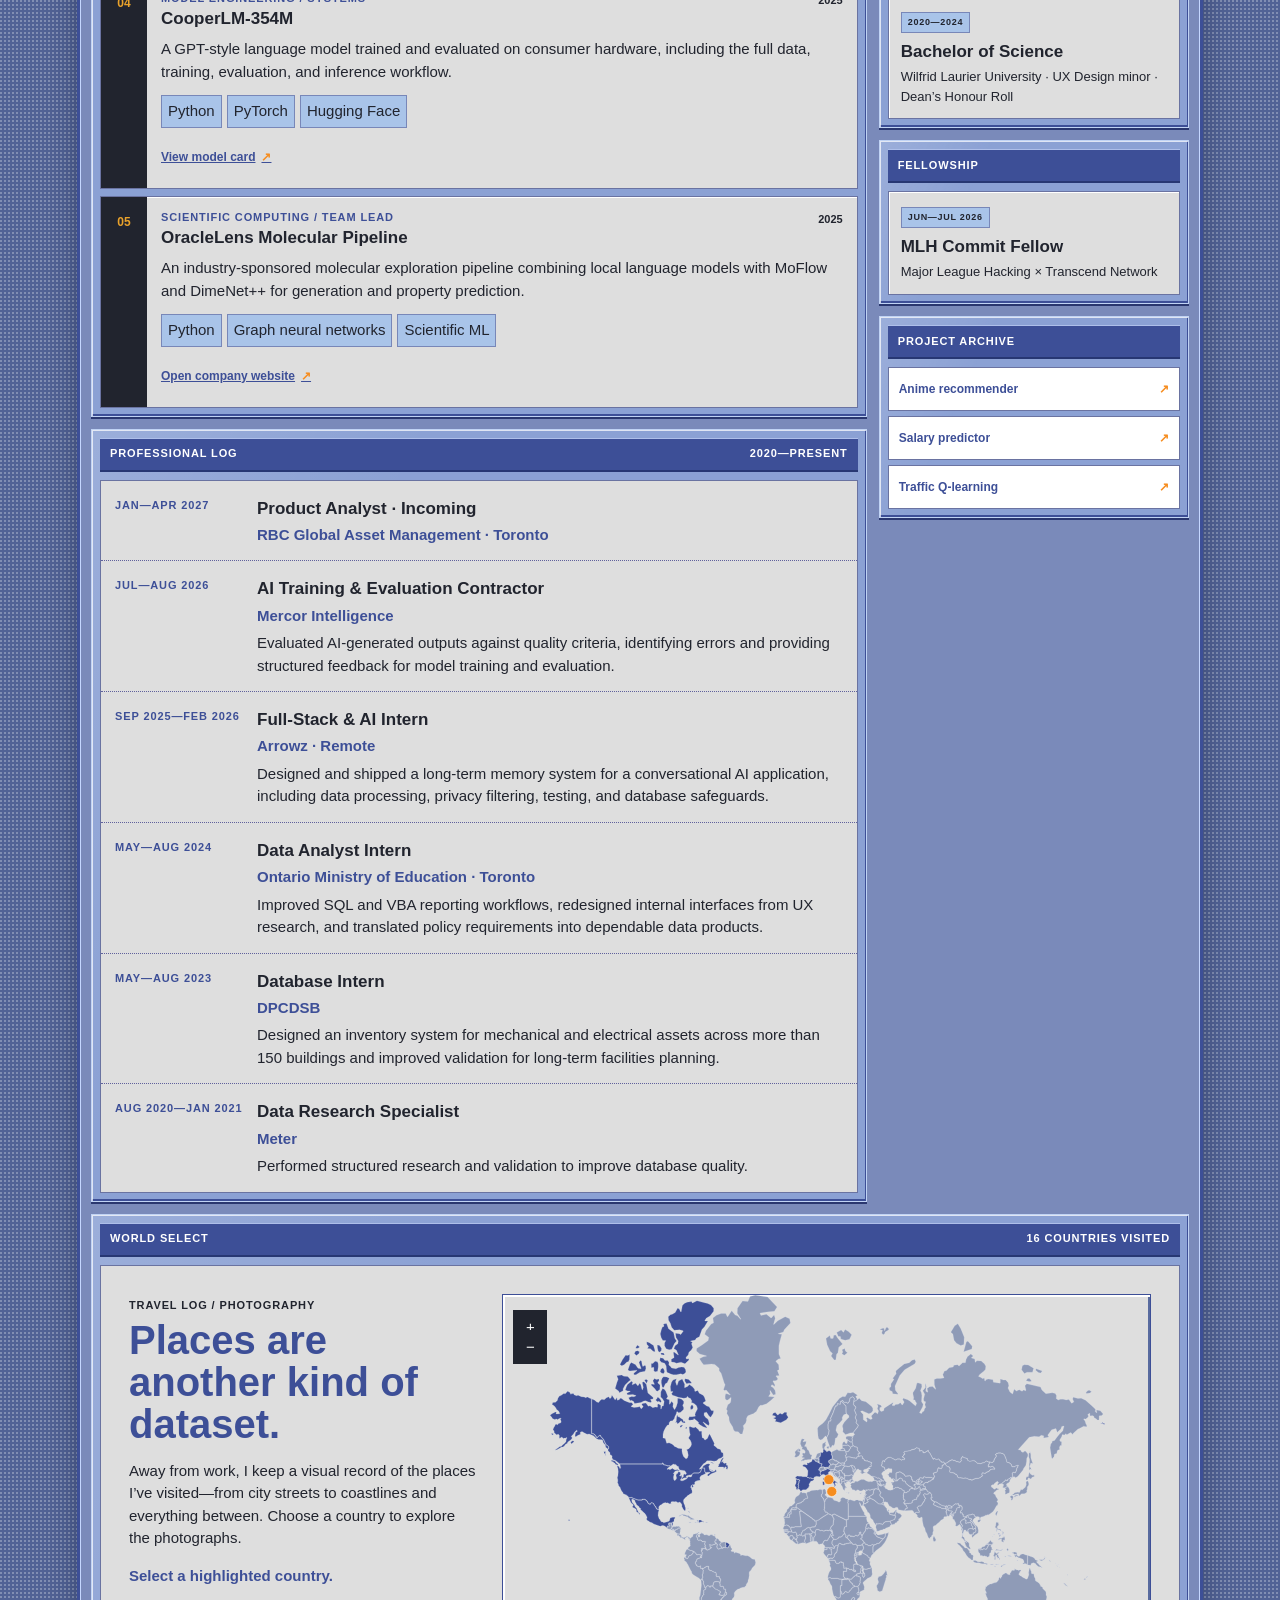
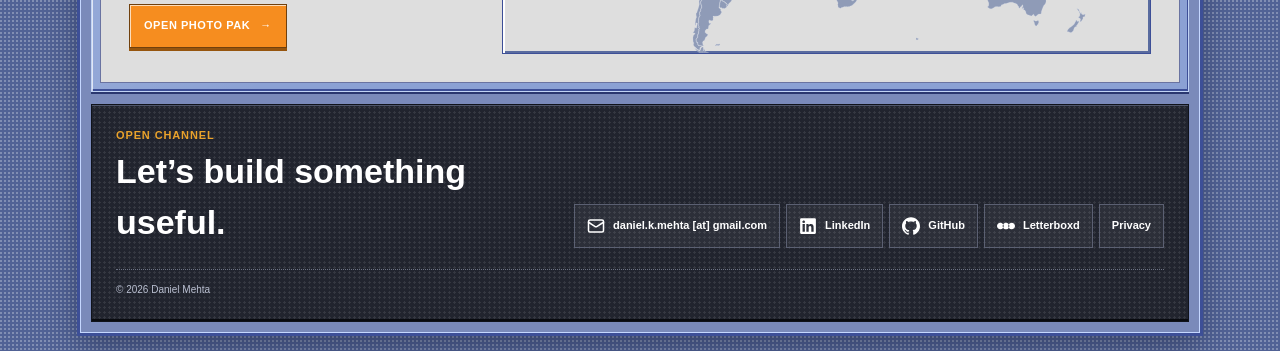
==== commit 7bd3bf82: "Refresh portfolio project and experience details Update project outcomes with current metrics and da" ====
--- a/index.html
+++ b/index.html
@@ -91,8 +91,8 @@
                     </div>
                     <p>A time-aware Fantasy Premier League pipeline spanning ingestion, leakage-safe backtesting, expected-points forecasts, simulation, squad optimization, and a public dashboard.</p>
                     <ul class="outcomes">
-                      <li>Improved goal MAE from 1.027 to 0.949.</li>
-                      <li>Solved 380 historical decisions in 0.089 seconds on average.</li>
+                      <li>Reduced player expected-points MAE from 0.982 to 0.907 versus a baseline.</li>
+                      <li>Evaluated across 76 rolling-origin Gameweeks and 57,008 player-fixture observations.</li>
                     </ul>
                     <div class="tags"><span>Python</span><span>Forecasting</span><span>MILP</span><span>Data pipelines</span></div>
                     <a class="forward-link" href="https://daniel-mehta.github.io/fpl-forecast/" target="_blank" rel="noopener">Open dashboard <span aria-hidden="true">↗</span></a>
@@ -111,8 +111,8 @@
                     </div>
                     <p>A browser-based MLS player trade-value ranking tool: make pairwise choices, build a personal Elo ranking, and export it locally with no account or backend.</p>
                     <ul class="outcomes">
-                      <li>Uses adaptive matchmaking to broaden coverage and reduce repeat matchups.</li>
-                      <li>Keeps rankings and exports in the browser for a private, personal workflow.</li>
+                      <li>Combines salary, roster, and performance data covering 1,000+ players across multiple seasons.</li>
+                      <li>Reconciles and validates source records to produce an eligible comparison pool.</li>
                     </ul>
                     <div class="tags"><span>TypeScript</span><span>Vite</span><span>Elo</span><span>Static data</span></div>
                     <a class="forward-link" href="https://danielmehta.com/mls-trade-value-elo/" target="_blank" rel="noopener">Open app <span aria-hidden="true">↗</span></a>
@@ -176,12 +176,16 @@
               <div class="section-bar"><span>PROFESSIONAL LOG</span><span>2020—PRESENT</span></div>
               <div class="timeline">
                 <article>
+                  <div class="timeline-date">JAN—APR 2027</div>
+                  <div><h2>Product Analyst · Incoming</h2><p class="org">RBC Global Asset Management · Toronto</p></div>
+                </article>
+                <article>
                   <div class="timeline-date">JUL—AUG 2026</div>
-                  <div><h2>AI Training & Evaluation Contractor</h2><p class="org">Mercor Intelligence</p><p>Supporting model improvement through structured evaluation and domain expertise.</p></div>
+                  <div><h2>AI Training & Evaluation Contractor</h2><p class="org">Mercor Intelligence</p><p>Evaluated AI-generated outputs against quality criteria, identifying errors and providing structured feedback for model training and evaluation.</p></div>
                 </article>
                 <article>
                   <div class="timeline-date">SEP 2025—FEB 2026</div>
-                  <div><h2>Full-Stack & AI Intern</h2><p class="org">Arrowz · Remote</p><p>Shipped sentiment analysis, persistent conversational memory, data-quality processing, testing workflows, security controls, and voice endpoints for a live product.</p></div>
+                  <div><h2>Full-Stack & AI Intern</h2><p class="org">Arrowz · Remote</p><p>Designed and shipped a long-term memory system for a conversational AI application, including data processing, privacy filtering, testing, and database safeguards.</p></div>
                 </article>
                 <article>
                   <div class="timeline-date">MAY—AUG 2024</div>
@@ -213,7 +217,7 @@
             <section class="rail-module plate">
               <div class="section-bar"><span>EDUCATION</span></div>
               <div class="education-list">
-                <article><span class="date-chip">2026—2028</span><h2>MSc Artificial Intelligence</h2><p>University of Liverpool</p></article>
+                <article><span class="date-chip">2026—2028</span><h2>MSc Artificial Intelligence</h2><p>University of Liverpool</p><p>Elected Course Representative for MSc Artificial Intelligence and MSc Big Data Analytics students, gathering feedback and contributing to Staff-Student Liaison Committee discussions. October 2026–present.</p></article>
                 <article><span class="date-chip">2025</span><h2>Graduate Certificate, AI with Machine Learning</h2><p>Humber Polytechnic · Dean’s Honour Roll</p></article>
                 <article><span class="date-chip">2020—2024</span><h2>Bachelor of Science</h2><p>Wilfrid Laurier University · UX Design minor · Dean’s Honour Roll</p></article>
               </div>
